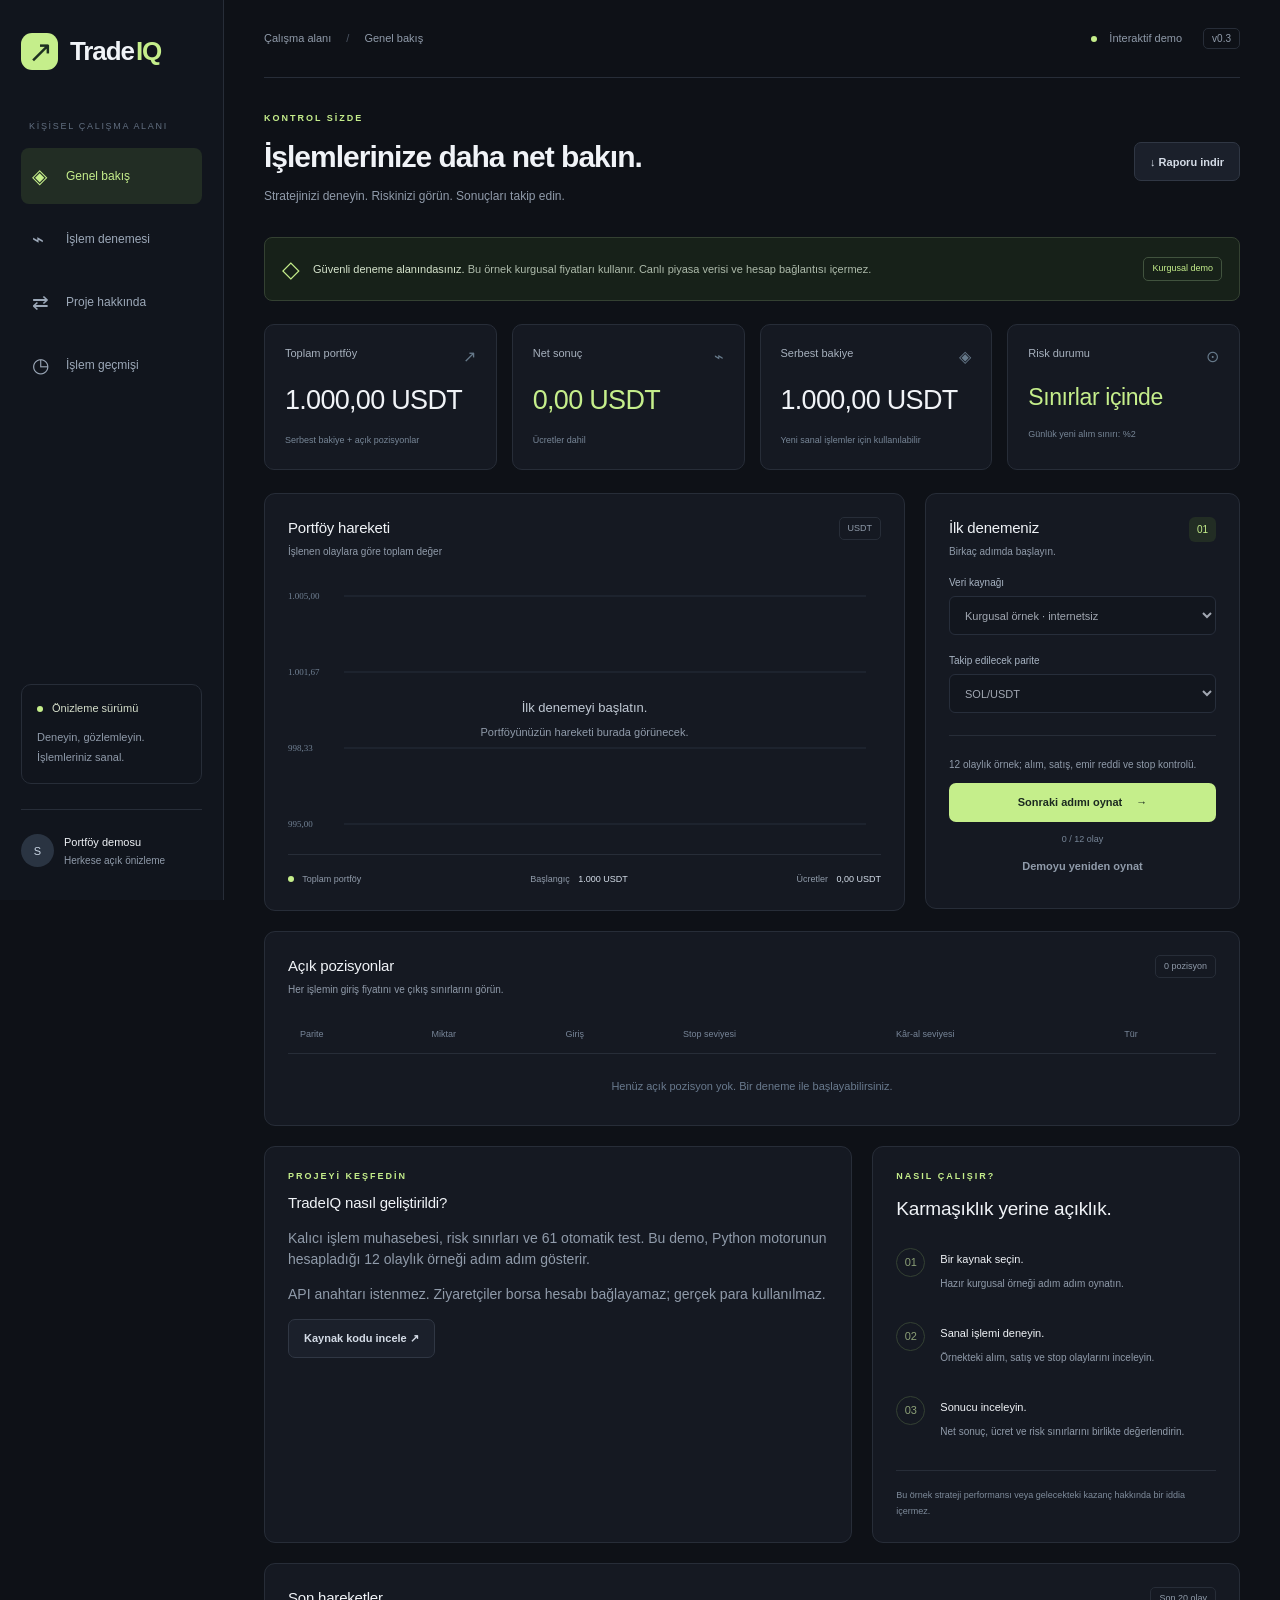
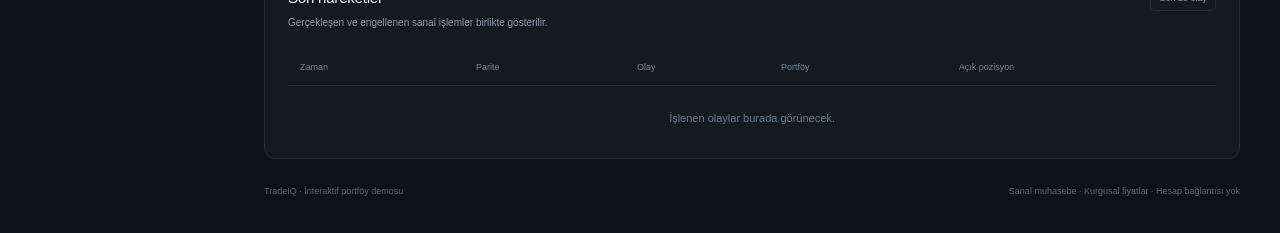
==== docs/index.html @ 0f99da33 "Add public interactive demo generated from simulation engine" ====
<!doctype html>
<html lang="tr">
<head><meta charset="utf-8"><meta name="viewport" content="width=device-width, initial-scale=1"><title>TradeIQ · İşlem çalışma alanı</title><meta name="description" content="TradeIQ yerel prototipi: gerçek fiyatlarla sanal işlem, risk takibi ve test ortamı bağlantısı."><link rel="stylesheet" href="./style.css"><script src="./app.js" defer></script></head>
<body>
<aside class="sidebar"><a class="brand" href="./" aria-label="TradeIQ ana sayfa"><span class="brand-mark">↗</span>Trade<span>IQ</span></a><div class="workspace-label">KİŞİSEL ÇALIŞMA ALANI</div><nav><a class="nav-item selected" href="#overview"><span>◈</span> Genel bakış</a><a class="nav-item" href="#controls"><span>⌁</span> İşlem denemesi</a><a class="nav-item" href="#testnet"><span>⇄</span> Proje hakkında</a><a class="nav-item" href="#history"><span>◷</span> İşlem geçmişi</a></nav><div class="side-note"><span class="tiny-dot"></span> Önizleme sürümü<p>Deneyin, gözlemleyin.<br>İşlemleriniz sanal.</p></div><div class="profile"><div class="avatar">S</div><div>Portföy demosu<small>Herkese açık önizleme</small></div></div></aside>
<main id="overview"><header><div class="breadcrumb">Çalışma alanı <span>/</span> Genel bakış</div><div class="header-meta"><span class="tiny-dot"></span> İnteraktif demo <span class="version">v0.3</span></div></header>
<section class="intro"><div><div class="eyebrow">KONTROL SİZDE</div><h1>İşlemlerinize daha net bakın.</h1><p>Stratejinizi deneyin. Riskinizi görün. Sonuçları takip edin.</p></div><button id="export" class="button secondary">↓ Raporu indir</button></section>
<div class="notice"><div class="notice-icon">◇</div><div><strong>Güvenli deneme alanındasınız.</strong><span> Bu örnek kurgusal fiyatları kullanır. Canlı piyasa verisi ve hesap bağlantısı içermez.</span></div><span class="mode-pill" id="mode">Kurgusal demo</span></div>
<div id="message" class="message" role="status" aria-live="polite" hidden></div>
<section class="metrics" aria-label="Portföy özeti"><article class="metric"><div>Toplam portföy <span>↗</span></div><h2 id="equity">—</h2><small>Serbest bakiye + açık pozisyonlar</small></article><article class="metric"><div>Net sonuç <span>⌁</span></div><h2 id="pnl">—</h2><small id="pnl-note">Ücretler dahil</small></article><article class="metric"><div>Serbest bakiye <span>◈</span></div><h2 id="cash">—</h2><small>Yeni sanal işlemler için kullanılabilir</small></article><article class="metric"><div>Risk durumu <span>⊙</span></div><h2 id="risk" class="risk-value">—</h2><small id="risk-note">Günlük yeni alım sınırı: %2</small></article></section>
<section class="main-grid"><article class="card chart-card"><div class="card-head"><div><h3>Portföy hareketi</h3><p id="chart-caption">İşlenen olaylara göre toplam değer</p></div><span class="label">USDT</span></div><div class="chart-wrap"><canvas id="chart" aria-label="Son olaylara göre portföy değeri" role="img"></canvas><div id="chart-empty">İlk denemeyi başlatın.<span>Portföyünüzün hareketi burada görünecek.</span></div></div><div class="chart-foot"><span><i></i> Toplam portföy</span><span>Başlangıç <strong>1.000 USDT</strong></span><span>Ücretler <strong id="fees">—</strong></span></div></article>
<article class="card controls" id="controls"><div class="card-head"><div><h3>İlk denemeniz</h3><p>Birkaç adımda başlayın.</p></div><span class="number-badge">01</span></div><label for="source">Veri kaynağı</label><select id="source" disabled><option value="demo">Kurgusal örnek · internetsiz</option></select><label for="symbol">Takip edilecek parite</label><select id="symbol"><option>SOL/USDT</option><option>BTC/USDT</option><option>ETH/USDT</option></select><button id="configure" class="button secondary wide" hidden>Seçimi uygula</button><div class="divider"></div><div id="demo-controls"><p class="control-description">12 olaylık örnek; alım, satış, emir reddi ve stop kontrolü.</p><button id="step" class="button primary wide">Sonraki adımı oynat <span>→</span></button><small id="demo-progress">0 / 12 olay</small><button id="demo_restart" class="button quiet wide">Demoyu yeniden oynat</button></div><div id="public-controls" hidden><div class="price-line"><div>Son alınan fiyat<strong id="price">Henüz alınmadı</strong></div><button id="refresh" class="icon-button" aria-label="Fiyatı yenile">↻</button></div><small id="price-age">Fiyatı yenileyerek başlayın.</small><label class="check-row"><input type="checkbox" id="automatic"> EMA 9/21 ile otomatik sanal deneme</label><div class="two-buttons"><button id="start" class="button primary">Başlat</button><button id="pause" class="button secondary">Duraklat</button></div><div class="two-buttons manual"><button id="buy" class="button secondary">Sanal alım</button><button id="sell" class="button secondary">Sanal satış</button></div><small>Duraklatınca açık pozisyonların stop takibi sürer. Programı kapatınca takip durur.</small></div></article></section>
<section class="card positions"><div class="card-head"><div><h3>Açık pozisyonlar</h3><p>Her işlemin giriş fiyatını ve çıkış sınırlarını görün.</p></div><span class="label" id="position-count">0 pozisyon</span></div><div class="table-scroll"><table><thead><tr><th>Parite</th><th>Miktar</th><th>Giriş</th><th>Stop seviyesi</th><th>Kâr-al seviyesi</th><th>Tür</th></tr></thead><tbody id="positions-body"></tbody></table></div><div id="positions-empty" class="empty-row">Henüz açık pozisyon yok. Bir deneme ile başlayabilirsiniz.</div></section>
<section class="bottom-grid"><article class="card testnet" id="testnet"><div class="eyebrow">PROJEYİ KEŞFEDİN</div><h3>TradeIQ nasıl geliştirildi?</h3><p>Kalıcı işlem muhasebesi, risk sınırları ve 61 otomatik test. Bu demo, Python motorunun hesapladığı 12 olaylık örneği adım adım gösterir.</p><p>API anahtarı istenmez. Ziyaretçiler borsa hesabı bağlayamaz; gerçek para kullanılmaz.</p><a class="button secondary" href="https://github.com/horasanliugurhan-beep/tradeiq" target="_blank" rel="noopener noreferrer">Kaynak kodu incele ↗</a></article>
<article class="card guide"><div class="eyebrow">NASIL ÇALIŞIR?</div><h3>Karmaşıklık yerine açıklık.</h3><ol><li><span>01</span><div><strong>Bir kaynak seçin.</strong><p>Hazır kurgusal örneği adım adım oynatın.</p></div></li><li><span>02</span><div><strong>Sanal işlemi deneyin.</strong><p>Örnekteki alım, satış ve stop olaylarını inceleyin.</p></div></li><li><span>03</span><div><strong>Sonucu inceleyin.</strong><p>Net sonuç, ücret ve risk sınırlarını birlikte değerlendirin.</p></div></li></ol><div class="guide-foot">Bu örnek strateji performansı veya gelecekteki kazanç hakkında bir iddia içermez.</div></article></section>
<section class="card history" id="history"><div class="card-head"><div><h3>Son hareketler</h3><p>Gerçekleşen ve engellenen sanal işlemler birlikte gösterilir.</p></div><span class="label">Son 20 olay</span></div><div class="table-scroll"><table><thead><tr><th>Zaman</th><th>Parite</th><th>Olay</th><th>Portföy</th><th>Açık pozisyon</th></tr></thead><tbody id="history-body"></tbody></table></div><div id="history-empty" class="empty-row">İşlenen olaylar burada görünecek.</div></section><footer><span>TradeIQ · İnteraktif portföy demosu</span><span>Sanal muhasebe · Kurgusal fiyatlar · Hesap bağlantısı yok</span></footer>
</main></body></html>
---- docs/style.css ----
:root{--bg:#0e1117;--surface:#151922;--line:#272d38;--text:#f0f3f7;--muted:#909baa;--accent:#c5ee8b;--red:#ff8d93;--sidebar:224px}*{box-sizing:border-box}html{scroll-behavior:smooth}body{margin:0;background:var(--bg);color:var(--text);font-family:Inter,"Segoe UI",Arial,sans-serif;font-size:14px;line-height:1.5}button,input,select{font:inherit}a{color:inherit;text-decoration:none}button,a,select,input{outline-offset:4px}button{cursor:pointer}button:disabled{opacity:.45;cursor:not-allowed}[hidden]{display:none!important}.sidebar{position:fixed;inset:0 auto 0 0;width:var(--sidebar);background:#11151d;border-right:1px solid var(--line);padding:32px 21px;display:flex;flex-direction:column}.brand{display:flex;align-items:center;gap:2px;font-size:26px;font-weight:700;letter-spacing:-1.1px}.brand>span:last-child{color:var(--accent)}.brand-mark{background:var(--accent);color:#1d3021;font-size:30px;line-height:37px;height:37px;width:37px;text-align:center;border-radius:11px;margin-right:10px;font-weight:500}.workspace-label{color:#626f80;font-size:9px;letter-spacing:1.7px;margin:49px 8px 14px}.nav-item{display:flex;align-items:center;gap:13px;color:#9ca8b8;font-size:12px;padding:13px 11px;margin-bottom:7px;border-radius:8px}.nav-item span{font-size:20px;width:21px}.nav-item:hover{background:#1b222d;color:#fff}.nav-item.selected{background:#222d24;color:var(--accent)}.side-note{margin-top:auto;border:1px solid var(--line);padding:15px;border-radius:10px;font-size:11px;color:#d6dfcb}.tiny-dot{display:inline-block;height:6px;width:6px;border-radius:50%;background:var(--accent);margin-right:6px}.side-note p{color:var(--muted);margin-bottom:0;line-height:1.8}.profile{display:flex;gap:10px;align-items:center;border-top:1px solid var(--line);margin-top:25px;padding-top:24px;font-size:11px}.profile small{display:block;color:var(--muted);font-size:10px;margin-top:3px}.avatar{background:#2a3442;color:#c9d5e3;width:33px;height:33px;border-radius:50%;display:grid;place-items:center}main{margin-left:var(--sidebar);padding:0 40px;max-width:1700px}header{height:78px;border-bottom:1px solid var(--line);display:flex;align-items:center;justify-content:space-between;color:var(--muted);font-size:11px}.breadcrumb span{margin:0 12px;color:#4a5361}.header-meta{display:flex;align-items:center;gap:6px}.version{margin-left:15px;border:1px solid var(--line);padding:2px 8px;border-radius:5px;font-size:10px}.intro{display:flex;justify-content:space-between;align-items:center;padding:34px 0 25px}.eyebrow{font-size:9px;letter-spacing:2px;color:var(--accent);font-weight:600}h1{font-size:30px;letter-spacing:-1px;font-weight:600;margin:8px 0}p{color:var(--muted)}.intro p{font-size:12px;margin:7px 0}.button{display:inline-flex;justify-content:center;align-items:center;gap:14px;padding:10px 15px;border-radius:7px;font-size:11px;font-weight:600;border:1px solid transparent;min-height:39px;transition:background .15s}.button.primary{background:var(--accent);color:#1b2920}.button.primary:hover{background:#dbffa8}.button.secondary{background:#1b202b;border-color:#303744;color:#d5dce7}.button.secondary:hover{background:#252d3b}.button.quiet{background:transparent;color:var(--muted);padding:8px}.wide{width:100%}.notice{display:flex;align-items:center;gap:13px;padding:14px 17px;border:1px solid #344132;border-radius:8px;background:#172119;font-size:11px;color:#aebbab}.notice strong{color:#d7e5cd;font-weight:500}.notice-icon{font-size:23px;color:var(--accent)}.mode-pill{margin-left:auto;white-space:nowrap;font-size:9px;border:1px solid #41533e;border-radius:5px;padding:4px 8px;color:var(--accent)}.message{padding:13px 17px;background:#273345;border:1px solid #465773;border-radius:8px;margin-top:14px;color:#dce8ff;font-size:12px}.message.error{background:#342024;color:#ffc7cd;border-color:#6f3b43}.metrics{display:grid;grid-template-columns:repeat(4,1fr);gap:15px;margin:23px 0}.metric{border:1px solid var(--line);border-radius:10px;background:var(--surface);padding:20px}.metric>div{font-size:11px;color:#a7b1be;display:flex;justify-content:space-between}.metric>div span{color:#66798a;font-size:16px}.metric h2{font-weight:500;font-size:27px;margin:11px 0 7px;letter-spacing:-.7px}.metric small{color:#778697;font-size:9px}.metric .risk-value{font-size:23px;letter-spacing:-.4px;color:var(--accent)}.positive{color:var(--accent)}.negative{color:var(--red)}.main-grid{display:grid;grid-template-columns:minmax(0,1fr) 315px;gap:20px;align-items:start}.card{background:var(--surface);border:1px solid var(--line);border-radius:11px;padding:23px;min-width:0}.card-head{display:flex;justify-content:space-between;align-items:start;gap:12px}h3{font-weight:500;font-size:15px;letter-spacing:-.2px;margin:0}.card-head p{font-size:10px;margin:5px 0 0}.label{font-size:9px;padding:4px 8px;border:1px solid var(--line);color:var(--muted);border-radius:5px;white-space:nowrap}.chart-wrap{position:relative;height:270px;margin-top:25px}canvas{width:100%;height:100%}#chart-empty{position:absolute;inset:0;display:flex;flex-direction:column;align-items:center;justify-content:center;color:#c0c9d4;font-size:13px}#chart-empty span{display:block;color:var(--muted);font-size:11px;margin-top:7px}.chart-foot{display:flex;align-items:center;justify-content:space-between;border-top:1px solid var(--line);padding-top:18px;color:var(--muted);font-size:9px}.chart-foot i{display:inline-block;width:6px;height:6px;border-radius:50%;background:var(--accent);margin-right:6px}.chart-foot strong{margin-left:6px;color:#d5deea;font-weight:500}.number-badge{background:#222d24;color:var(--accent);border-radius:6px;padding:5px 8px;font-size:10px}label{display:block;color:#a8b4c3;font-size:10px;margin:16px 0 6px}input,select{width:100%;background:#11151d;border:1px solid #303746;color:#dde4ef;border-radius:6px;min-height:39px;padding:9px 11px;font-size:11px}input::placeholder{color:#576576}select{margin-bottom:2px}.controls>.button{margin-top:16px}.divider{height:1px;background:var(--line);margin:20px 0}.control-description{font-size:10px;line-height:1.7}.controls small{display:block;color:#778698;font-size:9px;line-height:1.6;margin-top:10px}#demo-progress{text-align:center}.price-line{display:flex;justify-content:space-between;color:var(--muted);font-size:10px}.price-line strong{display:block;color:#e5edf8;font-size:19px;font-weight:500;margin-top:4px}.icon-button{border:1px solid var(--line);border-radius:6px;background:#1e2530;color:var(--accent);width:34px;height:34px;font-size:20px}.check-row{display:flex;gap:8px;align-items:center;line-height:1.7;margin:18px 0}.check-row input{width:14px;min-height:14px;accent-color:var(--accent)}.two-buttons{display:flex;gap:8px}.two-buttons>*{flex:1}.manual{margin-top:10px}.positions{margin-top:20px}.table-scroll{overflow-x:auto}table{width:100%;border-collapse:collapse;text-align:left;font-size:11px;margin-top:20px;white-space:nowrap}th{color:#788699;font-weight:400;font-size:9px;padding:11px 12px;border-bottom:1px solid var(--line)}td{padding:13px 12px;border-bottom:1px solid #242a34;color:#bdc8d6}td:first-child{color:#e8edf4}.empty-row{padding:24px 0 8px;text-align:center;color:#697a8e;font-size:11px}.bottom-grid{display:grid;grid-template-columns:minmax(0,1.6fr) minmax(260px,1fr);gap:20px;margin-top:20px}.testnet h3{margin-top:8px}.connection-badge{font-size:9px;border:1px solid var(--line);padding:4px 8px;color:var(--muted);border-radius:50px;white-space:nowrap}.connection-badge.connected{border-color:#465a39;color:var(--accent)}.testnet-info{color:var(--muted);font-size:10px;line-height:1.9;margin:17px 0 3px}.testnet-info a{color:var(--accent);text-decoration:underline;text-underline-offset:3px}.key-fields{display:grid;grid-template-columns:1fr 1fr;gap:12px}.key-fields label{margin-top:12px}form>.button{margin-top:15px}.validation{border-top:1px solid var(--line);margin-top:18px;padding-top:4px}.validate-row{display:flex;gap:10px}.validate-row input{width:100px}.validation small{display:block;color:#78899b;font-size:9px;line-height:1.7;margin-top:9px}.balance-tags{display:flex;gap:8px;flex-wrap:wrap;font-size:10px;margin-top:15px}.balance-tags span{background:#263024;padding:5px 9px;border-radius:5px;color:#d7e8c8}.guide h3{margin:11px 0 25px;font-size:19px}.guide ol{list-style:none;padding:0;margin:0}.guide li{display:flex;gap:15px;margin-bottom:23px}.guide li>span{color:#8ca077;font-size:11px;border:1px solid #344133;border-radius:50%;height:29px;min-width:29px;display:grid;place-items:center}.guide strong{font-size:11px;font-weight:500}.guide p{font-size:10px;line-height:1.8;margin:6px 0}.guide-foot{border-top:1px solid var(--line);padding-top:16px;font-size:9px;line-height:1.8;color:#7e8b9b}.history{margin-top:20px}.outcome{font-size:10px;background:#252c38;border-radius:5px;padding:4px 7px;display:inline-block}.outcome.buy{color:var(--accent);background:#263424}.outcome.sell{color:#b7cfff;background:#263247}.outcome.blocked{color:#f3c17f;background:#372d23}footer{display:flex;justify-content:space-between;color:#596778;font-size:9px;padding:26px 0 35px}body.busy button{pointer-events:none;opacity:.65}@media(min-width:1500px){main{padding:0 60px}.chart-wrap{height:310px}}@media(max-width:1150px){:root{--sidebar:190px}main{padding:0 24px}.sidebar{padding:26px 14px}.metrics{gap:10px}.metric{padding:15px}.metric h2{font-size:22px}.main-grid{grid-template-columns:minmax(0,1fr) 285px}.card{padding:19px}.chart-foot{flex-wrap:wrap;gap:10px}.notice{align-items:start}.notice>div:nth-child(2) span{display:block}.intro h1{font-size:25px}}@media(max-width:900px){.sidebar{width:70px;padding:25px 12px}.brand{font-size:0}.brand-mark{font-size:28px;margin:0;min-width:37px}.workspace-label,.side-note,.profile{display:none}.sidebar nav{margin-top:30px}.nav-item{font-size:0;gap:0;padding:12px 10px}.nav-item span{font-size:20px}.brand>span:last-child{display:none}main{margin-left:70px}.metrics{grid-template-columns:repeat(2,1fr)}.main-grid{grid-template-columns:1fr}.chart-wrap{height:230px}.bottom-grid{grid-template-columns:1fr}.intro{gap:15px}.intro h1{font-size:24px}.controls{max-width:none}.controls label{margin-top:10px}}@media(max-width:550px){main{padding:0 15px;margin-left:0}.sidebar{display:none}header{height:55px}.header-meta{font-size:9px}.intro{align-items:start;padding-top:25px}.intro h1{font-size:23px;max-width:240px}.intro>.button{font-size:0;width:39px;padding:0}.intro>.button::after{content:'↓';font-size:18px}.intro p{font-size:10px}.notice{padding:12px;gap:9px}.mode-pill{display:none}.metric h2{font-size:22px}.metric small{font-size:8px}.card{padding:16px}.key-fields{grid-template-columns:1fr}.testnet .card-head{display:block}.connection-badge{display:inline-block;margin-top:12px}.chart-foot{font-size:8px}.validate-row{flex-wrap:wrap}footer{display:block}footer span{display:block;margin:5px 0}.metric .risk-value{font-size:19px}}
body.busy #pause{pointer-events:auto;opacity:1} body.busy #pause:disabled{opacity:.45}
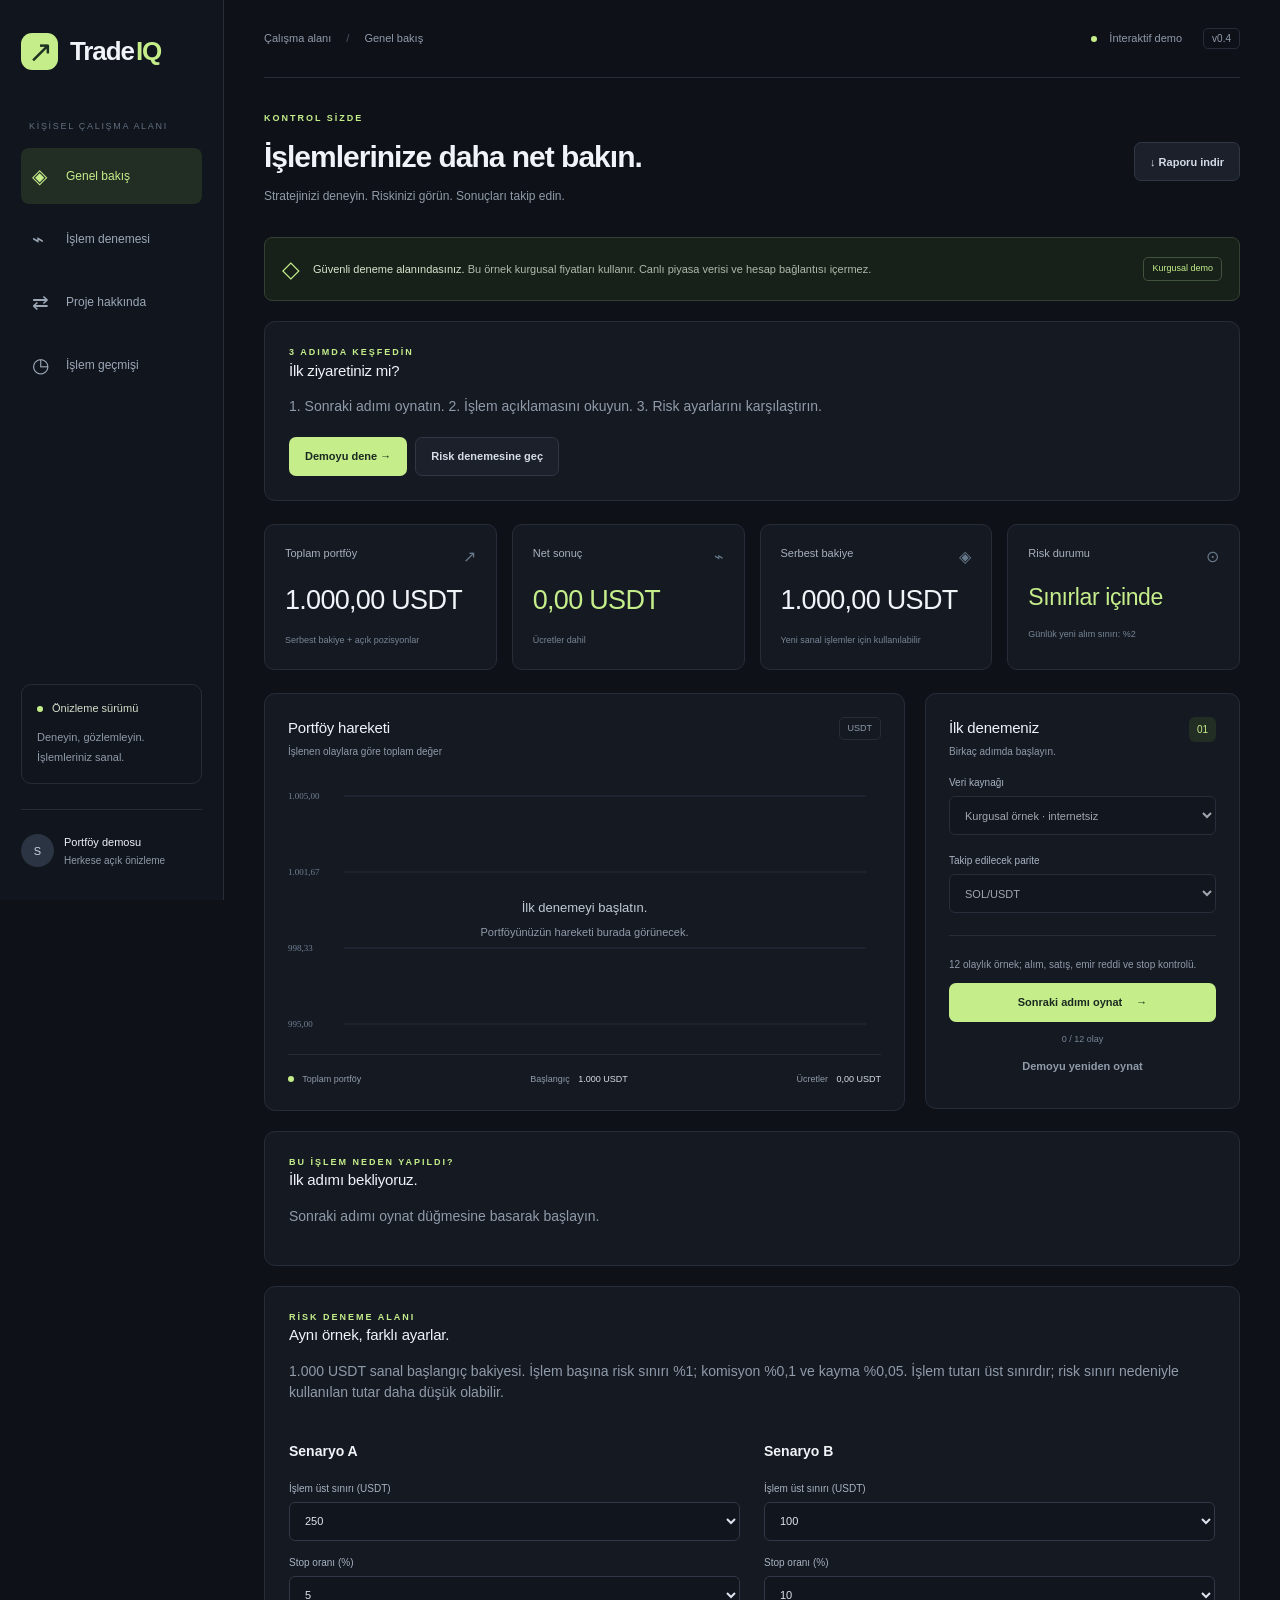
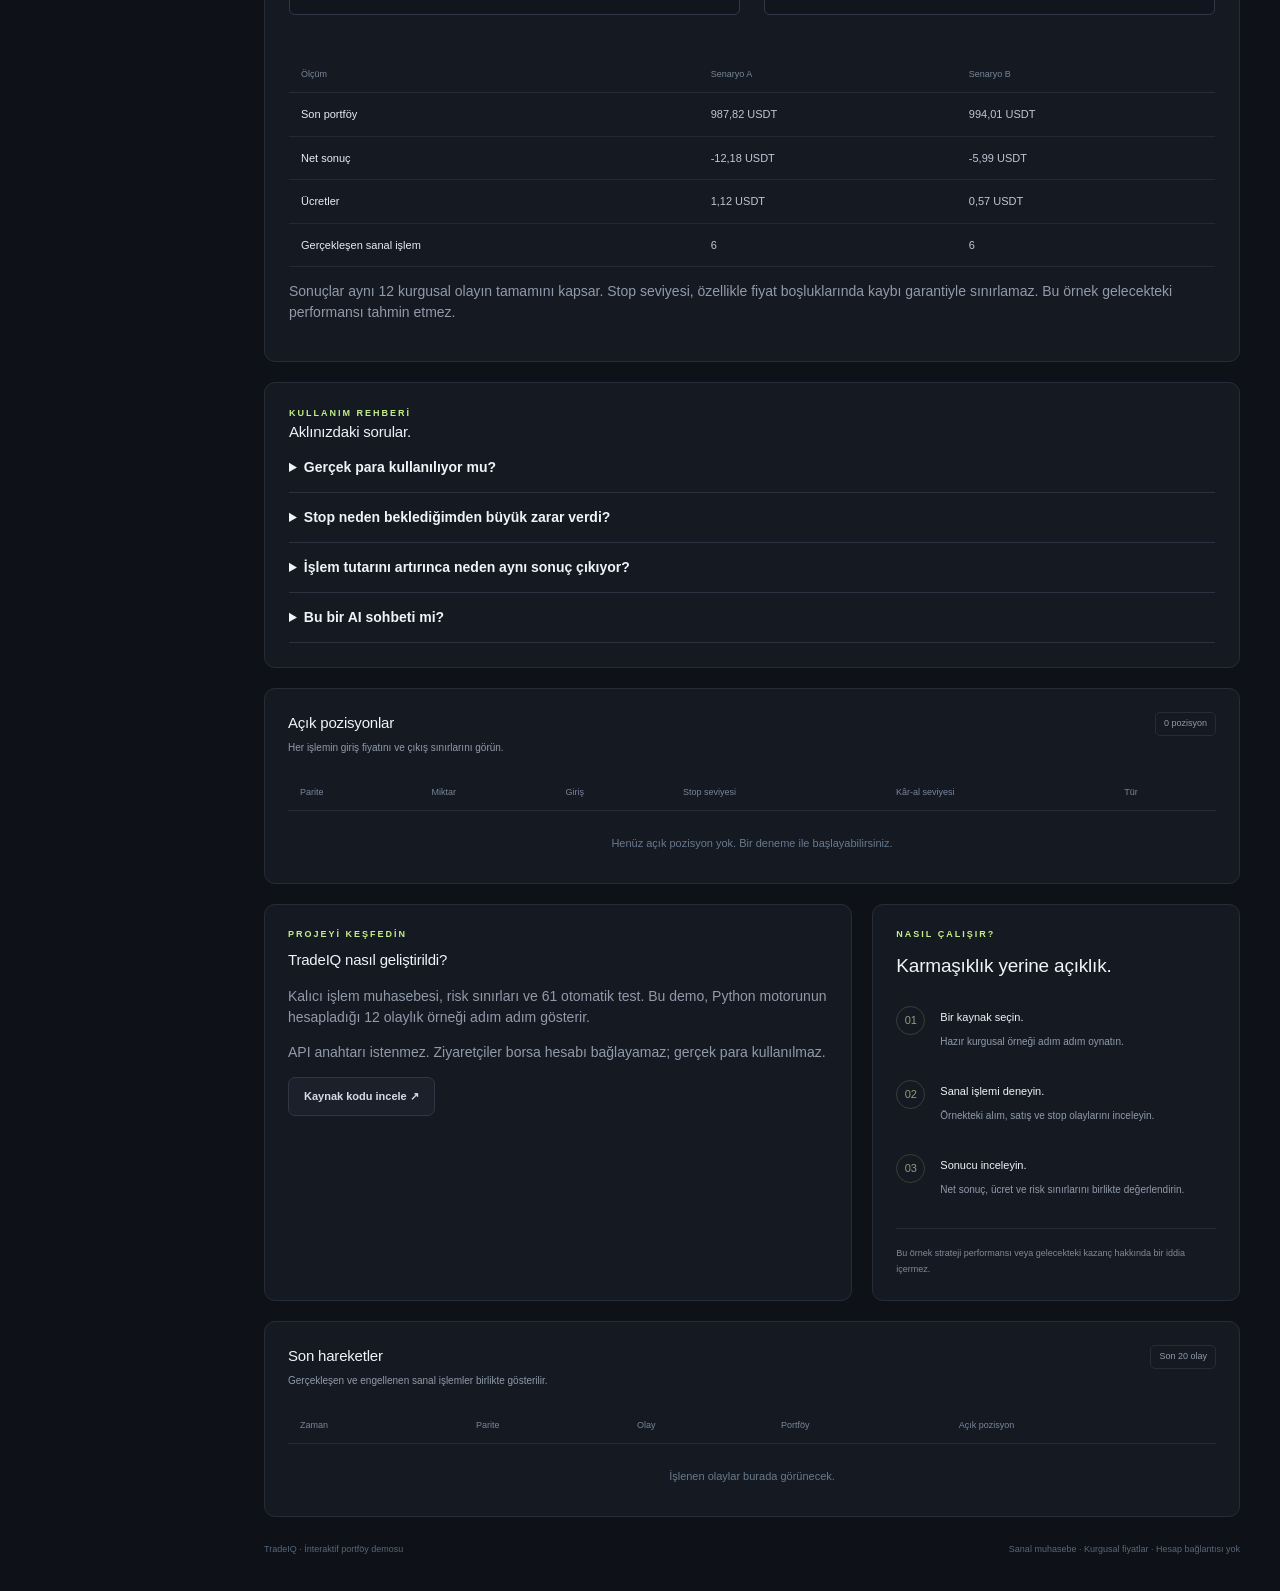
==== commit c7dc929a: "Add trade explanations, risk lab, scenario comparison and free help guide" ====
--- a/docs/index.html
+++ b/docs/index.html
@@ -1,16 +1,19 @@
 <!doctype html>
 <html lang="tr">
-<head><meta charset="utf-8"><meta name="viewport" content="width=device-width, initial-scale=1"><title>TradeIQ · İşlem çalışma alanı</title><meta name="description" content="TradeIQ yerel prototipi: gerçek fiyatlarla sanal işlem, risk takibi ve test ortamı bağlantısı."><link rel="stylesheet" href="./style.css"><script src="./app.js" defer></script></head>
+<head><meta charset="utf-8"><meta name="viewport" content="width=device-width, initial-scale=1"><title>TradeIQ · İşlem çalışma alanı</title><meta name="description" content="TradeIQ yerel prototipi: gerçek fiyatlarla sanal işlem, risk takibi ve test ortamı bağlantısı."><link rel="stylesheet" href="./style.css"><script src="./app.js?v=04" defer></script></head>
 <body>
 <aside class="sidebar"><a class="brand" href="./" aria-label="TradeIQ ana sayfa"><span class="brand-mark">↗</span>Trade<span>IQ</span></a><div class="workspace-label">KİŞİSEL ÇALIŞMA ALANI</div><nav><a class="nav-item selected" href="#overview"><span>◈</span> Genel bakış</a><a class="nav-item" href="#controls"><span>⌁</span> İşlem denemesi</a><a class="nav-item" href="#testnet"><span>⇄</span> Proje hakkında</a><a class="nav-item" href="#history"><span>◷</span> İşlem geçmişi</a></nav><div class="side-note"><span class="tiny-dot"></span> Önizleme sürümü<p>Deneyin, gözlemleyin.<br>İşlemleriniz sanal.</p></div><div class="profile"><div class="avatar">S</div><div>Portföy demosu<small>Herkese açık önizleme</small></div></div></aside>
-<main id="overview"><header><div class="breadcrumb">Çalışma alanı <span>/</span> Genel bakış</div><div class="header-meta"><span class="tiny-dot"></span> İnteraktif demo <span class="version">v0.3</span></div></header>
+<main id="overview"><header><div class="breadcrumb">Çalışma alanı <span>/</span> Genel bakış</div><div class="header-meta"><span class="tiny-dot"></span> İnteraktif demo <span class="version">v0.4</span></div></header>
 <section class="intro"><div><div class="eyebrow">KONTROL SİZDE</div><h1>İşlemlerinize daha net bakın.</h1><p>Stratejinizi deneyin. Riskinizi görün. Sonuçları takip edin.</p></div><button id="export" class="button secondary">↓ Raporu indir</button></section>
 <div class="notice"><div class="notice-icon">◇</div><div><strong>Güvenli deneme alanındasınız.</strong><span> Bu örnek kurgusal fiyatları kullanır. Canlı piyasa verisi ve hesap bağlantısı içermez.</span></div><span class="mode-pill" id="mode">Kurgusal demo</span></div>
 <div id="message" class="message" role="status" aria-live="polite" hidden></div>
+<section class="card" id="welcome"><div class="eyebrow">3 ADIMDA KEŞFEDİN</div><h3>İlk ziyaretiniz mi?</h3><p>1. Sonraki adımı oynatın. 2. İşlem açıklamasını okuyun. 3. Risk ayarlarını karşılaştırın.</p><a class="button primary" href="#controls">Demoyu dene →</a><a class="button secondary" href="#lab">Risk denemesine geç</a></section>
 <section class="metrics" aria-label="Portföy özeti"><article class="metric"><div>Toplam portföy <span>↗</span></div><h2 id="equity">—</h2><small>Serbest bakiye + açık pozisyonlar</small></article><article class="metric"><div>Net sonuç <span>⌁</span></div><h2 id="pnl">—</h2><small id="pnl-note">Ücretler dahil</small></article><article class="metric"><div>Serbest bakiye <span>◈</span></div><h2 id="cash">—</h2><small>Yeni sanal işlemler için kullanılabilir</small></article><article class="metric"><div>Risk durumu <span>⊙</span></div><h2 id="risk" class="risk-value">—</h2><small id="risk-note">Günlük yeni alım sınırı: %2</small></article></section>
 <section class="main-grid"><article class="card chart-card"><div class="card-head"><div><h3>Portföy hareketi</h3><p id="chart-caption">İşlenen olaylara göre toplam değer</p></div><span class="label">USDT</span></div><div class="chart-wrap"><canvas id="chart" aria-label="Son olaylara göre portföy değeri" role="img"></canvas><div id="chart-empty">İlk denemeyi başlatın.<span>Portföyünüzün hareketi burada görünecek.</span></div></div><div class="chart-foot"><span><i></i> Toplam portföy</span><span>Başlangıç <strong>1.000 USDT</strong></span><span>Ücretler <strong id="fees">—</strong></span></div></article>
 <article class="card controls" id="controls"><div class="card-head"><div><h3>İlk denemeniz</h3><p>Birkaç adımda başlayın.</p></div><span class="number-badge">01</span></div><label for="source">Veri kaynağı</label><select id="source" disabled><option value="demo">Kurgusal örnek · internetsiz</option></select><label for="symbol">Takip edilecek parite</label><select id="symbol"><option>SOL/USDT</option><option>BTC/USDT</option><option>ETH/USDT</option></select><button id="configure" class="button secondary wide" hidden>Seçimi uygula</button><div class="divider"></div><div id="demo-controls"><p class="control-description">12 olaylık örnek; alım, satış, emir reddi ve stop kontrolü.</p><button id="step" class="button primary wide">Sonraki adımı oynat <span>→</span></button><small id="demo-progress">0 / 12 olay</small><button id="demo_restart" class="button quiet wide">Demoyu yeniden oynat</button></div><div id="public-controls" hidden><div class="price-line"><div>Son alınan fiyat<strong id="price">Henüz alınmadı</strong></div><button id="refresh" class="icon-button" aria-label="Fiyatı yenile">↻</button></div><small id="price-age">Fiyatı yenileyerek başlayın.</small><label class="check-row"><input type="checkbox" id="automatic"> EMA 9/21 ile otomatik sanal deneme</label><div class="two-buttons"><button id="start" class="button primary">Başlat</button><button id="pause" class="button secondary">Duraklat</button></div><div class="two-buttons manual"><button id="buy" class="button secondary">Sanal alım</button><button id="sell" class="button secondary">Sanal satış</button></div><small>Duraklatınca açık pozisyonların stop takibi sürer. Programı kapatınca takip durur.</small></div></article></section>
-<section class="card positions"><div class="card-head"><div><h3>Açık pozisyonlar</h3><p>Her işlemin giriş fiyatını ve çıkış sınırlarını görün.</p></div><span class="label" id="position-count">0 pozisyon</span></div><div class="table-scroll"><table><thead><tr><th>Parite</th><th>Miktar</th><th>Giriş</th><th>Stop seviyesi</th><th>Kâr-al seviyesi</th><th>Tür</th></tr></thead><tbody id="positions-body"></tbody></table></div><div id="positions-empty" class="empty-row">Henüz açık pozisyon yok. Bir deneme ile başlayabilirsiniz.</div></section>
+<section class="card" id="explanation" aria-live="polite"><div class="eyebrow">BU İŞLEM NEDEN YAPILDI?</div><h3 id="why-title">İlk adımı bekliyoruz.</h3><p id="why-text">Her olayın gerekçesi burada gösterilir.</p></section>
+<section class="card" id="lab"><div class="eyebrow">RİSK DENEME ALANI</div><h3>Aynı örnek, farklı ayarlar.</h3><p>1.000 USDT sanal başlangıç bakiyesi. İşlem başına risk sınırı %1; komisyon %0,1 ve kayma %0,05. İşlem tutarı üst sınırdır; risk sınırı nedeniyle kullanılan tutar daha düşük olabilir.</p><div class="scenario-grid"><div><h4>Senaryo A</h4><label for="amount-a">İşlem üst sınırı (USDT)</label><select id="amount-a"><option>50</option><option>100</option><option selected>250</option><option>500</option></select><label for="stop-a">Stop oranı (%)</label><select id="stop-a"><option>2</option><option selected>5</option><option>10</option></select></div><div><h4>Senaryo B</h4><label for="amount-b">İşlem üst sınırı (USDT)</label><select id="amount-b"><option>50</option><option selected>100</option><option>250</option><option>500</option></select><label for="stop-b">Stop oranı (%)</label><select id="stop-b"><option>2</option><option>5</option><option selected>10</option></select></div></div><div class="table-scroll"><table><thead><tr><th>Ölçüm</th><th>Senaryo A</th><th>Senaryo B</th></tr></thead><tbody id="comparison"></tbody></table></div><p>Sonuçlar aynı 12 kurgusal olayın tamamını kapsar. Stop seviyesi, özellikle fiyat boşluklarında kaybı garantiyle sınırlamaz. Bu örnek gelecekteki performansı tahmin etmez.</p></section>
+<section class="card" id="help"><div class="eyebrow">KULLANIM REHBERİ</div><h3>Aklınızdaki sorular.</h3><details><summary>Gerçek para kullanılıyor mu?</summary><p>Hayır. Tüm tutarlar sanal, fiyatlar kurgusaldır.</p></details><details><summary>Stop neden beklediğimden büyük zarar verdi?</summary><p>Fiyat stop seviyesinin altına atlayabilir. Örnek motor, olayda gözlenen fiyata kayma ve komisyon ekleyerek çıkış hesaplar.</p></details><details><summary>İşlem tutarını artırınca neden aynı sonuç çıkıyor?</summary><p>İşlem başına %1 risk sınırı, pozisyon miktarını azaltabilir. Seçtiğiniz tutar üst sınırdır.</p></details><details><summary>Bu bir AI sohbeti mi?</summary><p>Hayır. Bu rehber hazır açıklamalar içerir; bir AI modeline bağlantı kurulmaz.</p></details></section><section class="card positions"><div class="card-head"><div><h3>Açık pozisyonlar</h3><p>Her işlemin giriş fiyatını ve çıkış sınırlarını görün.</p></div><span class="label" id="position-count">0 pozisyon</span></div><div class="table-scroll"><table><thead><tr><th>Parite</th><th>Miktar</th><th>Giriş</th><th>Stop seviyesi</th><th>Kâr-al seviyesi</th><th>Tür</th></tr></thead><tbody id="positions-body"></tbody></table></div><div id="positions-empty" class="empty-row">Henüz açık pozisyon yok. Bir deneme ile başlayabilirsiniz.</div></section>
 <section class="bottom-grid"><article class="card testnet" id="testnet"><div class="eyebrow">PROJEYİ KEŞFEDİN</div><h3>TradeIQ nasıl geliştirildi?</h3><p>Kalıcı işlem muhasebesi, risk sınırları ve 61 otomatik test. Bu demo, Python motorunun hesapladığı 12 olaylık örneği adım adım gösterir.</p><p>API anahtarı istenmez. Ziyaretçiler borsa hesabı bağlayamaz; gerçek para kullanılmaz.</p><a class="button secondary" href="https://github.com/horasanliugurhan-beep/tradeiq" target="_blank" rel="noopener noreferrer">Kaynak kodu incele ↗</a></article>
 <article class="card guide"><div class="eyebrow">NASIL ÇALIŞIR?</div><h3>Karmaşıklık yerine açıklık.</h3><ol><li><span>01</span><div><strong>Bir kaynak seçin.</strong><p>Hazır kurgusal örneği adım adım oynatın.</p></div></li><li><span>02</span><div><strong>Sanal işlemi deneyin.</strong><p>Örnekteki alım, satış ve stop olaylarını inceleyin.</p></div></li><li><span>03</span><div><strong>Sonucu inceleyin.</strong><p>Net sonuç, ücret ve risk sınırlarını birlikte değerlendirin.</p></div></li></ol><div class="guide-foot">Bu örnek strateji performansı veya gelecekteki kazanç hakkında bir iddia içermez.</div></article></section>
 <section class="card history" id="history"><div class="card-head"><div><h3>Son hareketler</h3><p>Gerçekleşen ve engellenen sanal işlemler birlikte gösterilir.</p></div><span class="label">Son 20 olay</span></div><div class="table-scroll"><table><thead><tr><th>Zaman</th><th>Parite</th><th>Olay</th><th>Portföy</th><th>Açık pozisyon</th></tr></thead><tbody id="history-body"></tbody></table></div><div id="history-empty" class="empty-row">İşlenen olaylar burada görünecek.</div></section><footer><span>TradeIQ · İnteraktif portföy demosu</span><span>Sanal muhasebe · Kurgusal fiyatlar · Hesap bağlantısı yok</span></footer>
--- a/docs/style.css
+++ b/docs/style.css
@@ -1,2 +1,4 @@
 :root{--bg:#0e1117;--surface:#151922;--line:#272d38;--text:#f0f3f7;--muted:#909baa;--accent:#c5ee8b;--red:#ff8d93;--sidebar:224px}*{box-sizing:border-box}html{scroll-behavior:smooth}body{margin:0;background:var(--bg);color:var(--text);font-family:Inter,"Segoe UI",Arial,sans-serif;font-size:14px;line-height:1.5}button,input,select{font:inherit}a{color:inherit;text-decoration:none}button,a,select,input{outline-offset:4px}button{cursor:pointer}button:disabled{opacity:.45;cursor:not-allowed}[hidden]{display:none!important}.sidebar{position:fixed;inset:0 auto 0 0;width:var(--sidebar);background:#11151d;border-right:1px solid var(--line);padding:32px 21px;display:flex;flex-direction:column}.brand{display:flex;align-items:center;gap:2px;font-size:26px;font-weight:700;letter-spacing:-1.1px}.brand>span:last-child{color:var(--accent)}.brand-mark{background:var(--accent);color:#1d3021;font-size:30px;line-height:37px;height:37px;width:37px;text-align:center;border-radius:11px;margin-right:10px;font-weight:500}.workspace-label{color:#626f80;font-size:9px;letter-spacing:1.7px;margin:49px 8px 14px}.nav-item{display:flex;align-items:center;gap:13px;color:#9ca8b8;font-size:12px;padding:13px 11px;margin-bottom:7px;border-radius:8px}.nav-item span{font-size:20px;width:21px}.nav-item:hover{background:#1b222d;color:#fff}.nav-item.selected{background:#222d24;color:var(--accent)}.side-note{margin-top:auto;border:1px solid var(--line);padding:15px;border-radius:10px;font-size:11px;color:#d6dfcb}.tiny-dot{display:inline-block;height:6px;width:6px;border-radius:50%;background:var(--accent);margin-right:6px}.side-note p{color:var(--muted);margin-bottom:0;line-height:1.8}.profile{display:flex;gap:10px;align-items:center;border-top:1px solid var(--line);margin-top:25px;padding-top:24px;font-size:11px}.profile small{display:block;color:var(--muted);font-size:10px;margin-top:3px}.avatar{background:#2a3442;color:#c9d5e3;width:33px;height:33px;border-radius:50%;display:grid;place-items:center}main{margin-left:var(--sidebar);padding:0 40px;max-width:1700px}header{height:78px;border-bottom:1px solid var(--line);display:flex;align-items:center;justify-content:space-between;color:var(--muted);font-size:11px}.breadcrumb span{margin:0 12px;color:#4a5361}.header-meta{display:flex;align-items:center;gap:6px}.version{margin-left:15px;border:1px solid var(--line);padding:2px 8px;border-radius:5px;font-size:10px}.intro{display:flex;justify-content:space-between;align-items:center;padding:34px 0 25px}.eyebrow{font-size:9px;letter-spacing:2px;color:var(--accent);font-weight:600}h1{font-size:30px;letter-spacing:-1px;font-weight:600;margin:8px 0}p{color:var(--muted)}.intro p{font-size:12px;margin:7px 0}.button{display:inline-flex;justify-content:center;align-items:center;gap:14px;padding:10px 15px;border-radius:7px;font-size:11px;font-weight:600;border:1px solid transparent;min-height:39px;transition:background .15s}.button.primary{background:var(--accent);color:#1b2920}.button.primary:hover{background:#dbffa8}.button.secondary{background:#1b202b;border-color:#303744;color:#d5dce7}.button.secondary:hover{background:#252d3b}.button.quiet{background:transparent;color:var(--muted);padding:8px}.wide{width:100%}.notice{display:flex;align-items:center;gap:13px;padding:14px 17px;border:1px solid #344132;border-radius:8px;background:#172119;font-size:11px;color:#aebbab}.notice strong{color:#d7e5cd;font-weight:500}.notice-icon{font-size:23px;color:var(--accent)}.mode-pill{margin-left:auto;white-space:nowrap;font-size:9px;border:1px solid #41533e;border-radius:5px;padding:4px 8px;color:var(--accent)}.message{padding:13px 17px;background:#273345;border:1px solid #465773;border-radius:8px;margin-top:14px;color:#dce8ff;font-size:12px}.message.error{background:#342024;color:#ffc7cd;border-color:#6f3b43}.metrics{display:grid;grid-template-columns:repeat(4,1fr);gap:15px;margin:23px 0}.metric{border:1px solid var(--line);border-radius:10px;background:var(--surface);padding:20px}.metric>div{font-size:11px;color:#a7b1be;display:flex;justify-content:space-between}.metric>div span{color:#66798a;font-size:16px}.metric h2{font-weight:500;font-size:27px;margin:11px 0 7px;letter-spacing:-.7px}.metric small{color:#778697;font-size:9px}.metric .risk-value{font-size:23px;letter-spacing:-.4px;color:var(--accent)}.positive{color:var(--accent)}.negative{color:var(--red)}.main-grid{display:grid;grid-template-columns:minmax(0,1fr) 315px;gap:20px;align-items:start}.card{background:var(--surface);border:1px solid var(--line);border-radius:11px;padding:23px;min-width:0}.card-head{display:flex;justify-content:space-between;align-items:start;gap:12px}h3{font-weight:500;font-size:15px;letter-spacing:-.2px;margin:0}.card-head p{font-size:10px;margin:5px 0 0}.label{font-size:9px;padding:4px 8px;border:1px solid var(--line);color:var(--muted);border-radius:5px;white-space:nowrap}.chart-wrap{position:relative;height:270px;margin-top:25px}canvas{width:100%;height:100%}#chart-empty{position:absolute;inset:0;display:flex;flex-direction:column;align-items:center;justify-content:center;color:#c0c9d4;font-size:13px}#chart-empty span{display:block;color:var(--muted);font-size:11px;margin-top:7px}.chart-foot{display:flex;align-items:center;justify-content:space-between;border-top:1px solid var(--line);padding-top:18px;color:var(--muted);font-size:9px}.chart-foot i{display:inline-block;width:6px;height:6px;border-radius:50%;background:var(--accent);margin-right:6px}.chart-foot strong{margin-left:6px;color:#d5deea;font-weight:500}.number-badge{background:#222d24;color:var(--accent);border-radius:6px;padding:5px 8px;font-size:10px}label{display:block;color:#a8b4c3;font-size:10px;margin:16px 0 6px}input,select{width:100%;background:#11151d;border:1px solid #303746;color:#dde4ef;border-radius:6px;min-height:39px;padding:9px 11px;font-size:11px}input::placeholder{color:#576576}select{margin-bottom:2px}.controls>.button{margin-top:16px}.divider{height:1px;background:var(--line);margin:20px 0}.control-description{font-size:10px;line-height:1.7}.controls small{display:block;color:#778698;font-size:9px;line-height:1.6;margin-top:10px}#demo-progress{text-align:center}.price-line{display:flex;justify-content:space-between;color:var(--muted);font-size:10px}.price-line strong{display:block;color:#e5edf8;font-size:19px;font-weight:500;margin-top:4px}.icon-button{border:1px solid var(--line);border-radius:6px;background:#1e2530;color:var(--accent);width:34px;height:34px;font-size:20px}.check-row{display:flex;gap:8px;align-items:center;line-height:1.7;margin:18px 0}.check-row input{width:14px;min-height:14px;accent-color:var(--accent)}.two-buttons{display:flex;gap:8px}.two-buttons>*{flex:1}.manual{margin-top:10px}.positions{margin-top:20px}.table-scroll{overflow-x:auto}table{width:100%;border-collapse:collapse;text-align:left;font-size:11px;margin-top:20px;white-space:nowrap}th{color:#788699;font-weight:400;font-size:9px;padding:11px 12px;border-bottom:1px solid var(--line)}td{padding:13px 12px;border-bottom:1px solid #242a34;color:#bdc8d6}td:first-child{color:#e8edf4}.empty-row{padding:24px 0 8px;text-align:center;color:#697a8e;font-size:11px}.bottom-grid{display:grid;grid-template-columns:minmax(0,1.6fr) minmax(260px,1fr);gap:20px;margin-top:20px}.testnet h3{margin-top:8px}.connection-badge{font-size:9px;border:1px solid var(--line);padding:4px 8px;color:var(--muted);border-radius:50px;white-space:nowrap}.connection-badge.connected{border-color:#465a39;color:var(--accent)}.testnet-info{color:var(--muted);font-size:10px;line-height:1.9;margin:17px 0 3px}.testnet-info a{color:var(--accent);text-decoration:underline;text-underline-offset:3px}.key-fields{display:grid;grid-template-columns:1fr 1fr;gap:12px}.key-fields label{margin-top:12px}form>.button{margin-top:15px}.validation{border-top:1px solid var(--line);margin-top:18px;padding-top:4px}.validate-row{display:flex;gap:10px}.validate-row input{width:100px}.validation small{display:block;color:#78899b;font-size:9px;line-height:1.7;margin-top:9px}.balance-tags{display:flex;gap:8px;flex-wrap:wrap;font-size:10px;margin-top:15px}.balance-tags span{background:#263024;padding:5px 9px;border-radius:5px;color:#d7e8c8}.guide h3{margin:11px 0 25px;font-size:19px}.guide ol{list-style:none;padding:0;margin:0}.guide li{display:flex;gap:15px;margin-bottom:23px}.guide li>span{color:#8ca077;font-size:11px;border:1px solid #344133;border-radius:50%;height:29px;min-width:29px;display:grid;place-items:center}.guide strong{font-size:11px;font-weight:500}.guide p{font-size:10px;line-height:1.8;margin:6px 0}.guide-foot{border-top:1px solid var(--line);padding-top:16px;font-size:9px;line-height:1.8;color:#7e8b9b}.history{margin-top:20px}.outcome{font-size:10px;background:#252c38;border-radius:5px;padding:4px 7px;display:inline-block}.outcome.buy{color:var(--accent);background:#263424}.outcome.sell{color:#b7cfff;background:#263247}.outcome.blocked{color:#f3c17f;background:#372d23}footer{display:flex;justify-content:space-between;color:#596778;font-size:9px;padding:26px 0 35px}body.busy button{pointer-events:none;opacity:.65}@media(min-width:1500px){main{padding:0 60px}.chart-wrap{height:310px}}@media(max-width:1150px){:root{--sidebar:190px}main{padding:0 24px}.sidebar{padding:26px 14px}.metrics{gap:10px}.metric{padding:15px}.metric h2{font-size:22px}.main-grid{grid-template-columns:minmax(0,1fr) 285px}.card{padding:19px}.chart-foot{flex-wrap:wrap;gap:10px}.notice{align-items:start}.notice>div:nth-child(2) span{display:block}.intro h1{font-size:25px}}@media(max-width:900px){.sidebar{width:70px;padding:25px 12px}.brand{font-size:0}.brand-mark{font-size:28px;margin:0;min-width:37px}.workspace-label,.side-note,.profile{display:none}.sidebar nav{margin-top:30px}.nav-item{font-size:0;gap:0;padding:12px 10px}.nav-item span{font-size:20px}.brand>span:last-child{display:none}main{margin-left:70px}.metrics{grid-template-columns:repeat(2,1fr)}.main-grid{grid-template-columns:1fr}.chart-wrap{height:230px}.bottom-grid{grid-template-columns:1fr}.intro{gap:15px}.intro h1{font-size:24px}.controls{max-width:none}.controls label{margin-top:10px}}@media(max-width:550px){main{padding:0 15px;margin-left:0}.sidebar{display:none}header{height:55px}.header-meta{font-size:9px}.intro{align-items:start;padding-top:25px}.intro h1{font-size:23px;max-width:240px}.intro>.button{font-size:0;width:39px;padding:0}.intro>.button::after{content:'↓';font-size:18px}.intro p{font-size:10px}.notice{padding:12px;gap:9px}.mode-pill{display:none}.metric h2{font-size:22px}.metric small{font-size:8px}.card{padding:16px}.key-fields{grid-template-columns:1fr}.testnet .card-head{display:block}.connection-badge{display:inline-block;margin-top:12px}.chart-foot{font-size:8px}.validate-row{flex-wrap:wrap}footer{display:block}footer span{display:block;margin:5px 0}.metric .risk-value{font-size:19px}}
 body.busy #pause{pointer-events:auto;opacity:1} body.busy #pause:disabled{opacity:.45}
+
+#welcome,#explanation,#lab,#help{margin:20px 0;padding:24px} .scenario-grid{display:grid;grid-template-columns:1fr 1fr;gap:24px;margin:20px 0}.scenario-grid label{display:block;margin:12px 0 6px}.scenario-grid select{width:100%}details{padding:14px 0;border-bottom:1px solid #29323e}summary{cursor:pointer;font-weight:600}#welcome .button{margin:6px 8px 0 0}@media(max-width:600px){.scenario-grid{grid-template-columns:1fr}#welcome,#explanation,#lab,#help{padding:18px}}
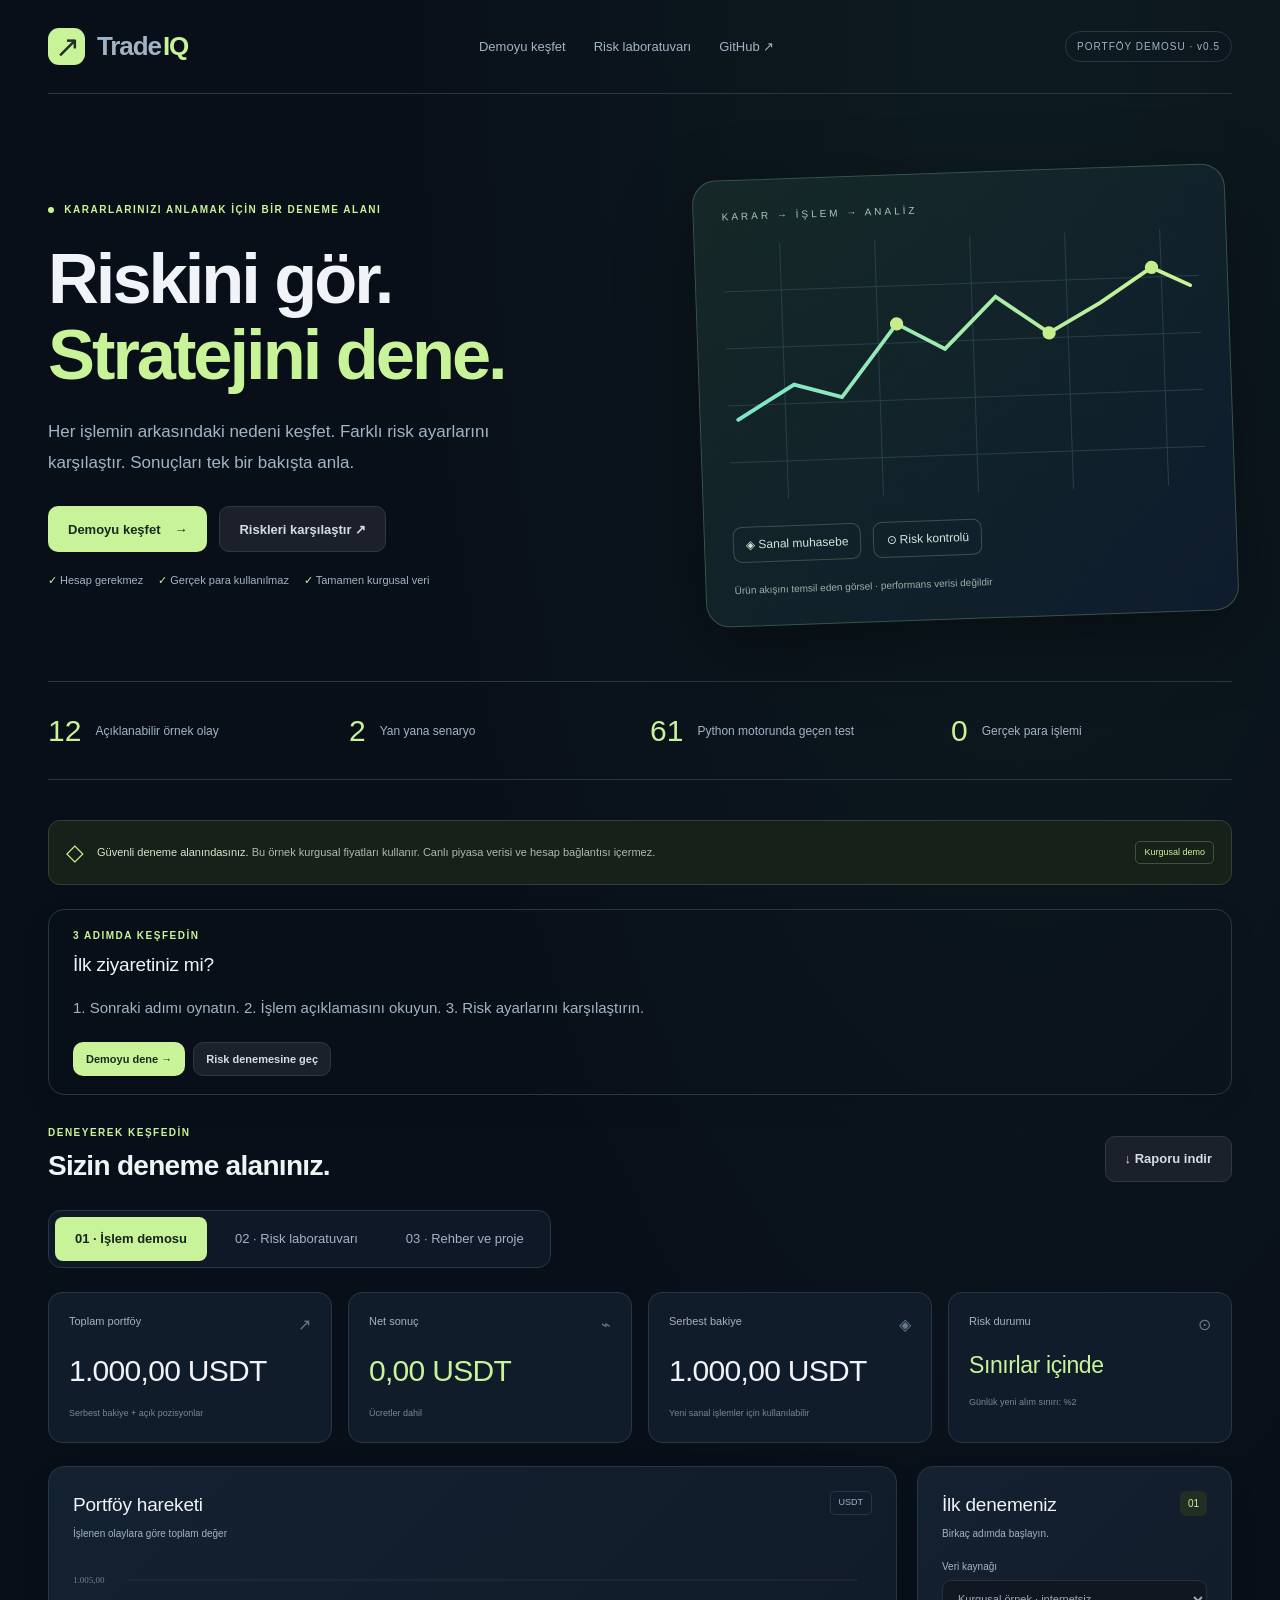
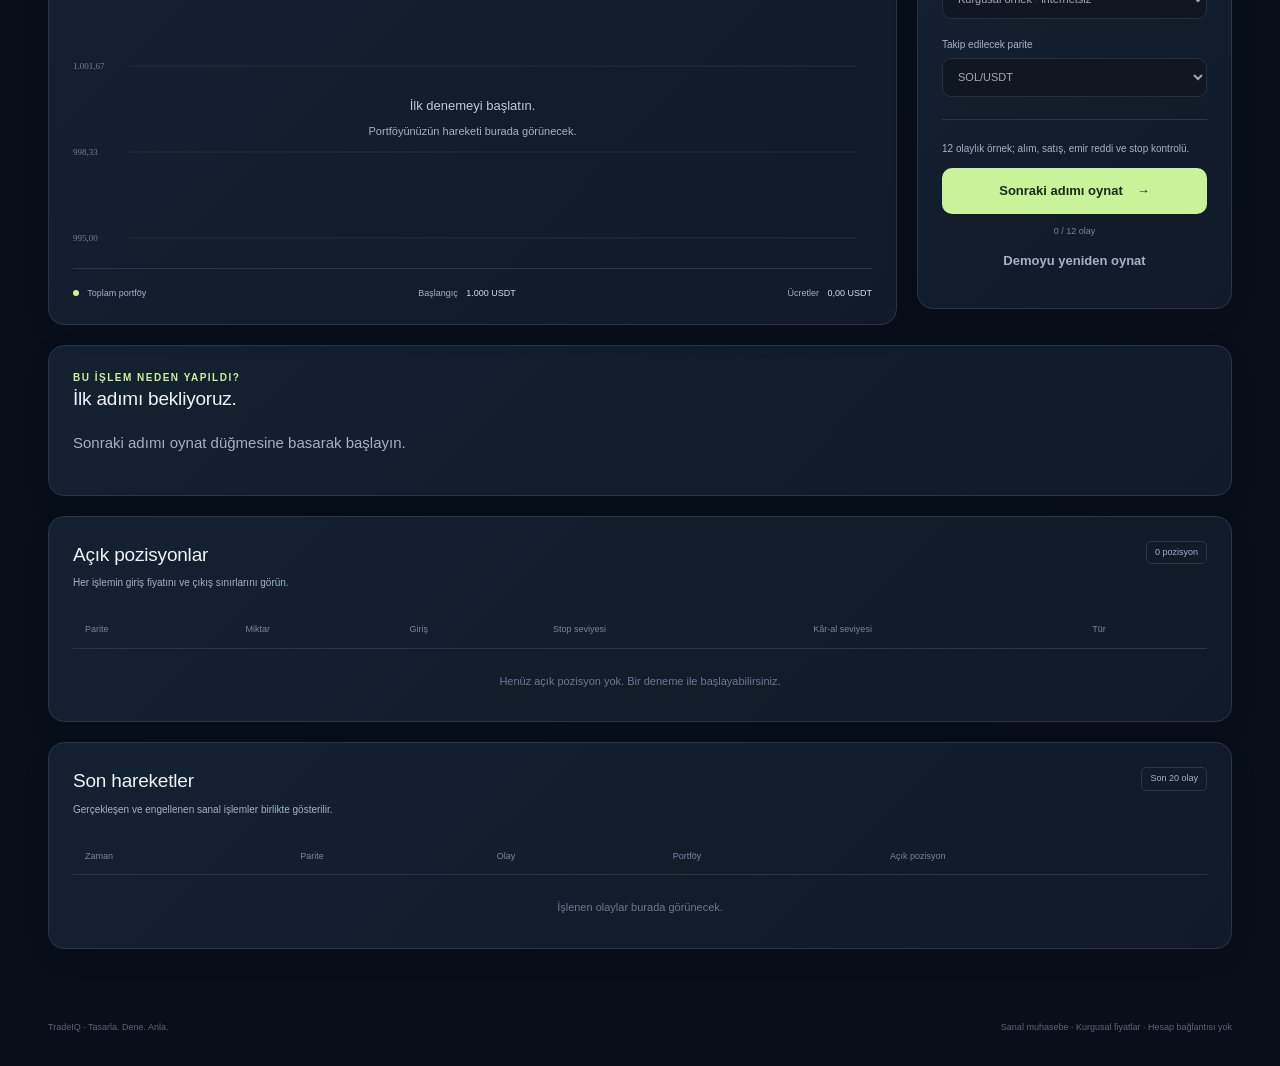
==== commit 59f701e7: "Redesign public demo with hero, responsive layout and accessible workspace tabs" ====
--- a/docs/index.html
+++ b/docs/index.html
@@ -1,20 +1,20 @@
 <!doctype html>
 <html lang="tr">
-<head><meta charset="utf-8"><meta name="viewport" content="width=device-width, initial-scale=1"><title>TradeIQ · İşlem çalışma alanı</title><meta name="description" content="TradeIQ yerel prototipi: gerçek fiyatlarla sanal işlem, risk takibi ve test ortamı bağlantısı."><link rel="stylesheet" href="./style.css"><script src="./app.js?v=04" defer></script></head>
+<head><meta charset="utf-8"><meta name="viewport" content="width=device-width, initial-scale=1"><title>TradeIQ · Riskini gör. Stratejini dene.</title><meta name="description" content="TradeIQ: etkileşimli sanal işlem demosu, açıklanabilir işlem akışı ve iki senaryolu risk laboratuvarı."><link rel="stylesheet" href="./style.css?v=05"><script src="./app.js?v=05" defer></script></head>
 <body>
-<aside class="sidebar"><a class="brand" href="./" aria-label="TradeIQ ana sayfa"><span class="brand-mark">↗</span>Trade<span>IQ</span></a><div class="workspace-label">KİŞİSEL ÇALIŞMA ALANI</div><nav><a class="nav-item selected" href="#overview"><span>◈</span> Genel bakış</a><a class="nav-item" href="#controls"><span>⌁</span> İşlem denemesi</a><a class="nav-item" href="#testnet"><span>⇄</span> Proje hakkında</a><a class="nav-item" href="#history"><span>◷</span> İşlem geçmişi</a></nav><div class="side-note"><span class="tiny-dot"></span> Önizleme sürümü<p>Deneyin, gözlemleyin.<br>İşlemleriniz sanal.</p></div><div class="profile"><div class="avatar">S</div><div>Portföy demosu<small>Herkese açık önizleme</small></div></div></aside>
-<main id="overview"><header><div class="breadcrumb">Çalışma alanı <span>/</span> Genel bakış</div><div class="header-meta"><span class="tiny-dot"></span> İnteraktif demo <span class="version">v0.4</span></div></header>
-<section class="intro"><div><div class="eyebrow">KONTROL SİZDE</div><h1>İşlemlerinize daha net bakın.</h1><p>Stratejinizi deneyin. Riskinizi görün. Sonuçları takip edin.</p></div><button id="export" class="button secondary">↓ Raporu indir</button></section>
+
+<main id="overview"><header class="topbar"><a class="brand" href="#overview"><span class="brand-mark">↗</span>Trade<span>IQ</span></a><nav aria-label="Ana gezinme"><a href="#demo-view">Demoyu keşfet</a><a href="#lab">Risk laboratuvarı</a><a href="https://github.com/horasanliugurhan-beep/tradeiq" target="_blank" rel="noopener noreferrer">GitHub ↗</a></nav><span class="release">PORTFÖY DEMOSU · v0.5</span></header>
+<section class="hero"><div class="hero-copy"><div class="eyebrow"><span class="tiny-dot"></span> KARARLARINIZI ANLAMAK İÇİN BİR DENEME ALANI</div><h1>Riskini gör.<br><span>Stratejini dene.</span></h1><p>Her işlemin arkasındaki nedeni keşfet. Farklı risk ayarlarını karşılaştır. Sonuçları tek bir bakışta anla.</p><div class="hero-actions"><a class="button primary" href="#demo-view">Demoyu keşfet <span>→</span></a><a class="button secondary" href="#lab">Riskleri karşılaştır ↗</a></div><div class="hero-tags"><span>Hesap gerekmez</span><span>Gerçek para kullanılmaz</span><span>Tamamen kurgusal veri</span></div></div><div class="hero-art" aria-label="İşlem, risk ve analiz akışını gösteren dekoratif grafik"><div class="art-label">KARAR → İŞLEM → ANALİZ</div><svg viewBox="0 0 500 270" role="img" aria-label="Dekoratif veri akışı; performans grafiği değildir"><defs><linearGradient id="glow" x1="0" y1="0" x2="1" y2="0"><stop stop-color="#7de5c8"/><stop offset="1" stop-color="#ccf392"/></linearGradient></defs><g stroke="#29414a" stroke-width="1"><path d="M0 50H500M0 110H500M0 170H500M0 230H500M60 0V270M160 0V270M260 0V270M360 0V270M460 0V270"/></g><path d="M10 185L70 150L120 165L180 90L230 118L285 65L340 105L395 75L450 40L490 60" fill="none" stroke="url(#glow)" stroke-width="4" stroke-linecap="round"/><g fill="#c5ee8b"><circle cx="180" cy="90" r="7"/><circle cx="340" cy="105" r="7"/><circle cx="450" cy="40" r="7"/></g></svg><div class="art-chips"><span>◈ Sanal muhasebe</span><span>⊙ Risk kontrolü</span></div><small>Ürün akışını temsil eden görsel · performans verisi değildir</small></div></section><section class="proof-strip" aria-label="Proje özellikleri"><div><strong>12</strong><span>Açıklanabilir örnek olay</span></div><div><strong>2</strong><span>Yan yana senaryo</span></div><div><strong>61</strong><span>Python motorunda geçen test</span></div><div><strong>0</strong><span>Gerçek para işlemi</span></div></section>
 <div class="notice"><div class="notice-icon">◇</div><div><strong>Güvenli deneme alanındasınız.</strong><span> Bu örnek kurgusal fiyatları kullanır. Canlı piyasa verisi ve hesap bağlantısı içermez.</span></div><span class="mode-pill" id="mode">Kurgusal demo</span></div>
 <div id="message" class="message" role="status" aria-live="polite" hidden></div>
 <section class="card" id="welcome"><div class="eyebrow">3 ADIMDA KEŞFEDİN</div><h3>İlk ziyaretiniz mi?</h3><p>1. Sonraki adımı oynatın. 2. İşlem açıklamasını okuyun. 3. Risk ayarlarını karşılaştırın.</p><a class="button primary" href="#controls">Demoyu dene →</a><a class="button secondary" href="#lab">Risk denemesine geç</a></section>
-<section class="metrics" aria-label="Portföy özeti"><article class="metric"><div>Toplam portföy <span>↗</span></div><h2 id="equity">—</h2><small>Serbest bakiye + açık pozisyonlar</small></article><article class="metric"><div>Net sonuç <span>⌁</span></div><h2 id="pnl">—</h2><small id="pnl-note">Ücretler dahil</small></article><article class="metric"><div>Serbest bakiye <span>◈</span></div><h2 id="cash">—</h2><small>Yeni sanal işlemler için kullanılabilir</small></article><article class="metric"><div>Risk durumu <span>⊙</span></div><h2 id="risk" class="risk-value">—</h2><small id="risk-note">Günlük yeni alım sınırı: %2</small></article></section>
-<section class="main-grid"><article class="card chart-card"><div class="card-head"><div><h3>Portföy hareketi</h3><p id="chart-caption">İşlenen olaylara göre toplam değer</p></div><span class="label">USDT</span></div><div class="chart-wrap"><canvas id="chart" aria-label="Son olaylara göre portföy değeri" role="img"></canvas><div id="chart-empty">İlk denemeyi başlatın.<span>Portföyünüzün hareketi burada görünecek.</span></div></div><div class="chart-foot"><span><i></i> Toplam portföy</span><span>Başlangıç <strong>1.000 USDT</strong></span><span>Ücretler <strong id="fees">—</strong></span></div></article>
-<article class="card controls" id="controls"><div class="card-head"><div><h3>İlk denemeniz</h3><p>Birkaç adımda başlayın.</p></div><span class="number-badge">01</span></div><label for="source">Veri kaynağı</label><select id="source" disabled><option value="demo">Kurgusal örnek · internetsiz</option></select><label for="symbol">Takip edilecek parite</label><select id="symbol"><option>SOL/USDT</option><option>BTC/USDT</option><option>ETH/USDT</option></select><button id="configure" class="button secondary wide" hidden>Seçimi uygula</button><div class="divider"></div><div id="demo-controls"><p class="control-description">12 olaylık örnek; alım, satış, emir reddi ve stop kontrolü.</p><button id="step" class="button primary wide">Sonraki adımı oynat <span>→</span></button><small id="demo-progress">0 / 12 olay</small><button id="demo_restart" class="button quiet wide">Demoyu yeniden oynat</button></div><div id="public-controls" hidden><div class="price-line"><div>Son alınan fiyat<strong id="price">Henüz alınmadı</strong></div><button id="refresh" class="icon-button" aria-label="Fiyatı yenile">↻</button></div><small id="price-age">Fiyatı yenileyerek başlayın.</small><label class="check-row"><input type="checkbox" id="automatic"> EMA 9/21 ile otomatik sanal deneme</label><div class="two-buttons"><button id="start" class="button primary">Başlat</button><button id="pause" class="button secondary">Duraklat</button></div><div class="two-buttons manual"><button id="buy" class="button secondary">Sanal alım</button><button id="sell" class="button secondary">Sanal satış</button></div><small>Duraklatınca açık pozisyonların stop takibi sürer. Programı kapatınca takip durur.</small></div></article></section>
-<section class="card" id="explanation" aria-live="polite"><div class="eyebrow">BU İŞLEM NEDEN YAPILDI?</div><h3 id="why-title">İlk adımı bekliyoruz.</h3><p id="why-text">Her olayın gerekçesi burada gösterilir.</p></section>
-<section class="card" id="lab"><div class="eyebrow">RİSK DENEME ALANI</div><h3>Aynı örnek, farklı ayarlar.</h3><p>1.000 USDT sanal başlangıç bakiyesi. İşlem başına risk sınırı %1; komisyon %0,1 ve kayma %0,05. İşlem tutarı üst sınırdır; risk sınırı nedeniyle kullanılan tutar daha düşük olabilir.</p><div class="scenario-grid"><div><h4>Senaryo A</h4><label for="amount-a">İşlem üst sınırı (USDT)</label><select id="amount-a"><option>50</option><option>100</option><option selected>250</option><option>500</option></select><label for="stop-a">Stop oranı (%)</label><select id="stop-a"><option>2</option><option selected>5</option><option>10</option></select></div><div><h4>Senaryo B</h4><label for="amount-b">İşlem üst sınırı (USDT)</label><select id="amount-b"><option>50</option><option selected>100</option><option>250</option><option>500</option></select><label for="stop-b">Stop oranı (%)</label><select id="stop-b"><option>2</option><option>5</option><option selected>10</option></select></div></div><div class="table-scroll"><table><thead><tr><th>Ölçüm</th><th>Senaryo A</th><th>Senaryo B</th></tr></thead><tbody id="comparison"></tbody></table></div><p>Sonuçlar aynı 12 kurgusal olayın tamamını kapsar. Stop seviyesi, özellikle fiyat boşluklarında kaybı garantiyle sınırlamaz. Bu örnek gelecekteki performansı tahmin etmez.</p></section>
-<section class="card" id="help"><div class="eyebrow">KULLANIM REHBERİ</div><h3>Aklınızdaki sorular.</h3><details><summary>Gerçek para kullanılıyor mu?</summary><p>Hayır. Tüm tutarlar sanal, fiyatlar kurgusaldır.</p></details><details><summary>Stop neden beklediğimden büyük zarar verdi?</summary><p>Fiyat stop seviyesinin altına atlayabilir. Örnek motor, olayda gözlenen fiyata kayma ve komisyon ekleyerek çıkış hesaplar.</p></details><details><summary>İşlem tutarını artırınca neden aynı sonuç çıkıyor?</summary><p>İşlem başına %1 risk sınırı, pozisyon miktarını azaltabilir. Seçtiğiniz tutar üst sınırdır.</p></details><details><summary>Bu bir AI sohbeti mi?</summary><p>Hayır. Bu rehber hazır açıklamalar içerir; bir AI modeline bağlantı kurulmaz.</p></details></section><section class="card positions"><div class="card-head"><div><h3>Açık pozisyonlar</h3><p>Her işlemin giriş fiyatını ve çıkış sınırlarını görün.</p></div><span class="label" id="position-count">0 pozisyon</span></div><div class="table-scroll"><table><thead><tr><th>Parite</th><th>Miktar</th><th>Giriş</th><th>Stop seviyesi</th><th>Kâr-al seviyesi</th><th>Tür</th></tr></thead><tbody id="positions-body"></tbody></table></div><div id="positions-empty" class="empty-row">Henüz açık pozisyon yok. Bir deneme ile başlayabilirsiniz.</div></section>
-<section class="bottom-grid"><article class="card testnet" id="testnet"><div class="eyebrow">PROJEYİ KEŞFEDİN</div><h3>TradeIQ nasıl geliştirildi?</h3><p>Kalıcı işlem muhasebesi, risk sınırları ve 61 otomatik test. Bu demo, Python motorunun hesapladığı 12 olaylık örneği adım adım gösterir.</p><p>API anahtarı istenmez. Ziyaretçiler borsa hesabı bağlayamaz; gerçek para kullanılmaz.</p><a class="button secondary" href="https://github.com/horasanliugurhan-beep/tradeiq" target="_blank" rel="noopener noreferrer">Kaynak kodu incele ↗</a></article>
-<article class="card guide"><div class="eyebrow">NASIL ÇALIŞIR?</div><h3>Karmaşıklık yerine açıklık.</h3><ol><li><span>01</span><div><strong>Bir kaynak seçin.</strong><p>Hazır kurgusal örneği adım adım oynatın.</p></div></li><li><span>02</span><div><strong>Sanal işlemi deneyin.</strong><p>Örnekteki alım, satış ve stop olaylarını inceleyin.</p></div></li><li><span>03</span><div><strong>Sonucu inceleyin.</strong><p>Net sonuç, ücret ve risk sınırlarını birlikte değerlendirin.</p></div></li></ol><div class="guide-foot">Bu örnek strateji performansı veya gelecekteki kazanç hakkında bir iddia içermez.</div></article></section>
-<section class="card history" id="history"><div class="card-head"><div><h3>Son hareketler</h3><p>Gerçekleşen ve engellenen sanal işlemler birlikte gösterilir.</p></div><span class="label">Son 20 olay</span></div><div class="table-scroll"><table><thead><tr><th>Zaman</th><th>Parite</th><th>Olay</th><th>Portföy</th><th>Açık pozisyon</th></tr></thead><tbody id="history-body"></tbody></table></div><div id="history-empty" class="empty-row">İşlenen olaylar burada görünecek.</div></section><footer><span>TradeIQ · İnteraktif portföy demosu</span><span>Sanal muhasebe · Kurgusal fiyatlar · Hesap bağlantısı yok</span></footer>
+<div class="workspace-head"><div><div class="eyebrow">DENEYEREK KEŞFEDİN</div><h2>Sizin deneme alanınız.</h2></div><button id="export" class="button secondary">↓ Raporu indir</button></div><div class="view-tabs" role="tablist" aria-label="Deneme alanları"><button role="tab" id="tab-demo" data-tab="demo" aria-controls="demo-view" aria-selected="true">01 · İşlem demosu</button><button role="tab" id="tab-lab" data-tab="lab" aria-controls="lab" aria-selected="false">02 · Risk laboratuvarı</button><button role="tab" id="tab-about" data-tab="about" aria-controls="about-view" aria-selected="false">03 · Rehber ve proje</button></div><div data-view="demo" id="demo-view" role="tabpanel" aria-labelledby="tab-demo"><section class="metrics" aria-label="Portföy özeti"><article class="metric"><div>Toplam portföy <span>↗</span></div><h2 id="equity">—</h2><small>Serbest bakiye + açık pozisyonlar</small></article><article class="metric"><div>Net sonuç <span>⌁</span></div><h2 id="pnl">—</h2><small id="pnl-note">Ücretler dahil</small></article><article class="metric"><div>Serbest bakiye <span>◈</span></div><h2 id="cash">—</h2><small>Yeni sanal işlemler için kullanılabilir</small></article><article class="metric"><div>Risk durumu <span>⊙</span></div><h2 id="risk" class="risk-value">—</h2><small id="risk-note">Günlük yeni alım sınırı: %2</small></article></section><section class="main-grid"><article class="card chart-card"><div class="card-head"><div><h3>Portföy hareketi</h3><p id="chart-caption">İşlenen olaylara göre toplam değer</p></div><span class="label">USDT</span></div><div class="chart-wrap"><canvas id="chart" aria-label="Son olaylara göre portföy değeri" role="img"></canvas><div id="chart-empty">İlk denemeyi başlatın.<span>Portföyünüzün hareketi burada görünecek.</span></div></div><div class="chart-foot"><span><i></i> Toplam portföy</span><span>Başlangıç <strong>1.000 USDT</strong></span><span>Ücretler <strong id="fees">—</strong></span></div></article>
+<article class="card controls" id="controls"><div class="card-head"><div><h3>İlk denemeniz</h3><p>Birkaç adımda başlayın.</p></div><span class="number-badge">01</span></div><label for="source">Veri kaynağı</label><select id="source" disabled><option value="demo">Kurgusal örnek · internetsiz</option></select><label for="symbol">Takip edilecek parite</label><select id="symbol"><option>SOL/USDT</option><option>BTC/USDT</option><option>ETH/USDT</option></select><button id="configure" class="button secondary wide" hidden>Seçimi uygula</button><div class="divider"></div><div id="demo-controls"><p class="control-description">12 olaylık örnek; alım, satış, emir reddi ve stop kontrolü.</p><button id="step" class="button primary wide">Sonraki adımı oynat <span>→</span></button><small id="demo-progress">0 / 12 olay</small><button id="demo_restart" class="button quiet wide">Demoyu yeniden oynat</button></div><div id="public-controls" hidden><div class="price-line"><div>Son alınan fiyat<strong id="price">Henüz alınmadı</strong></div><button id="refresh" class="icon-button" aria-label="Fiyatı yenile">↻</button></div><small id="price-age">Fiyatı yenileyerek başlayın.</small><label class="check-row"><input type="checkbox" id="automatic"> EMA 9/21 ile otomatik sanal deneme</label><div class="two-buttons"><button id="start" class="button primary">Başlat</button><button id="pause" class="button secondary">Duraklat</button></div><div class="two-buttons manual"><button id="buy" class="button secondary">Sanal alım</button><button id="sell" class="button secondary">Sanal satış</button></div><small>Duraklatınca açık pozisyonların stop takibi sürer. Programı kapatınca takip durur.</small></div></article></section><section class="card" id="explanation" aria-live="polite"><div class="eyebrow">BU İŞLEM NEDEN YAPILDI?</div><h3 id="why-title">İlk adımı bekliyoruz.</h3><p id="why-text">Her olayın gerekçesi burada gösterilir.</p></section><section class="card positions"><div class="card-head"><div><h3>Açık pozisyonlar</h3><p>Her işlemin giriş fiyatını ve çıkış sınırlarını görün.</p></div><span class="label" id="position-count">0 pozisyon</span></div><div class="table-scroll"><table><thead><tr><th>Parite</th><th>Miktar</th><th>Giriş</th><th>Stop seviyesi</th><th>Kâr-al seviyesi</th><th>Tür</th></tr></thead><tbody id="positions-body"></tbody></table></div><div id="positions-empty" class="empty-row">Henüz açık pozisyon yok. Bir deneme ile başlayabilirsiniz.</div></section><section class="card history" id="history"><div class="card-head"><div><h3>Son hareketler</h3><p>Gerçekleşen ve engellenen sanal işlemler birlikte gösterilir.</p></div><span class="label">Son 20 olay</span></div><div class="table-scroll"><table><thead><tr><th>Zaman</th><th>Parite</th><th>Olay</th><th>Portföy</th><th>Açık pozisyon</th></tr></thead><tbody id="history-body"></tbody></table></div><div id="history-empty" class="empty-row">İşlenen olaylar burada görünecek.</div></section></div>
+
+
+<section data-view="lab" role="tabpanel" aria-labelledby="tab-lab" class="card" id="lab"><div class="eyebrow">RİSK DENEME ALANI</div><h3>Aynı örnek, farklı ayarlar.</h3><p>1.000 USDT sanal başlangıç bakiyesi. İşlem başına risk sınırı %1; komisyon %0,1 ve kayma %0,05. İşlem tutarı üst sınırdır; risk sınırı nedeniyle kullanılan tutar daha düşük olabilir.</p><div class="scenario-grid"><div><h4>Senaryo A</h4><label for="amount-a">İşlem üst sınırı (USDT)</label><select id="amount-a"><option>50</option><option>100</option><option selected>250</option><option>500</option></select><label for="stop-a">Stop oranı (%)</label><select id="stop-a"><option>2</option><option selected>5</option><option>10</option></select></div><div><h4>Senaryo B</h4><label for="amount-b">İşlem üst sınırı (USDT)</label><select id="amount-b"><option>50</option><option selected>100</option><option>250</option><option>500</option></select><label for="stop-b">Stop oranı (%)</label><select id="stop-b"><option>2</option><option>5</option><option selected>10</option></select></div></div><div class="table-scroll"><table><thead><tr><th>Ölçüm</th><th>Senaryo A</th><th>Senaryo B</th></tr></thead><tbody id="comparison"></tbody></table></div><p>Sonuçlar aynı 12 kurgusal olayın tamamını kapsar. Stop seviyesi, özellikle fiyat boşluklarında kaybı garantiyle sınırlamaz. Bu örnek gelecekteki performansı tahmin etmez.</p></section>
+
+
+<div data-view="about" id="about-view" role="tabpanel" aria-labelledby="tab-about"><section class="card" id="help"><div class="eyebrow">KULLANIM REHBERİ</div><h3>Aklınızdaki sorular.</h3><details><summary>Gerçek para kullanılıyor mu?</summary><p>Hayır. Tüm tutarlar sanal, fiyatlar kurgusaldır.</p></details><details><summary>Stop neden beklediğimden büyük zarar verdi?</summary><p>Fiyat stop seviyesinin altına atlayabilir. Örnek motor, olayda gözlenen fiyata kayma ve komisyon ekleyerek çıkış hesaplar.</p></details><details><summary>İşlem tutarını artırınca neden aynı sonuç çıkıyor?</summary><p>İşlem başına %1 risk sınırı, pozisyon miktarını azaltabilir. Seçtiğiniz tutar üst sınırdır.</p></details><details><summary>Bu bir AI sohbeti mi?</summary><p>Hayır. Bu rehber hazır açıklamalar içerir; bir AI modeline bağlantı kurulmaz.</p></details></section><section class="bottom-grid"><article class="card testnet" id="testnet"><div class="eyebrow">PROJEYİ KEŞFEDİN</div><h3>TradeIQ nasıl geliştirildi?</h3><p>Kalıcı işlem muhasebesi, risk sınırları ve 61 otomatik test. Bu demo, Python motorunun hesapladığı 12 olaylık örneği adım adım gösterir.</p><p>API anahtarı istenmez. Ziyaretçiler borsa hesabı bağlayamaz; gerçek para kullanılmaz.</p><a class="button secondary" href="https://github.com/horasanliugurhan-beep/tradeiq" target="_blank" rel="noopener noreferrer">Kaynak kodu incele ↗</a></article>
+<article class="card guide"><div class="eyebrow">NASIL ÇALIŞIR?</div><h3>Karmaşıklık yerine açıklık.</h3><ol><li><span>01</span><div><strong>Bir kaynak seçin.</strong><p>Hazır kurgusal örneği adım adım oynatın.</p></div></li><li><span>02</span><div><strong>Sanal işlemi deneyin.</strong><p>Örnekteki alım, satış ve stop olaylarını inceleyin.</p></div></li><li><span>03</span><div><strong>Sonucu inceleyin.</strong><p>Net sonuç, ücret ve risk sınırlarını birlikte değerlendirin.</p></div></li></ol><div class="guide-foot">Bu örnek strateji performansı veya gelecekteki kazanç hakkında bir iddia içermez.</div></article></section></div><footer><span>TradeIQ · Tasarla. Dene. Anla.</span><span>Sanal muhasebe · Kurgusal fiyatlar · Hesap bağlantısı yok</span></footer>
 </main></body></html>
--- a/docs/style.css
+++ b/docs/style.css
@@ -2,3 +2,5 @@
 body.busy #pause{pointer-events:auto;opacity:1} body.busy #pause:disabled{opacity:.45}
 
 #welcome,#explanation,#lab,#help{margin:20px 0;padding:24px} .scenario-grid{display:grid;grid-template-columns:1fr 1fr;gap:24px;margin:20px 0}.scenario-grid label{display:block;margin:12px 0 6px}.scenario-grid select{width:100%}details{padding:14px 0;border-bottom:1px solid #29323e}summary{cursor:pointer;font-weight:600}#welcome .button{margin:6px 8px 0 0}@media(max-width:600px){.scenario-grid{grid-template-columns:1fr}#welcome,#explanation,#lab,#help{padding:18px}}
+
+:root{--bg:#090f19;--surface:#111d2b;--line:#273749;--accent:#c8f398;--muted:#a2b3c7}body{background:radial-gradient(ellipse at 80% 0%,#16352f55,transparent 45%),var(--bg);font-size:15px}main{margin:0 auto;padding:0 48px;max-width:1440px}.topbar{height:94px;font-size:13px}.topbar nav{display:flex;gap:28px}.topbar nav a:hover{color:var(--accent)}.release{font-size:10px;letter-spacing:1px;border:1px solid var(--line);padding:7px 11px;border-radius:30px}.hero{display:grid;grid-template-columns:1.1fr 1fr;gap:64px;align-items:center;padding:78px 0 62px}.hero h1{font-size:clamp(48px,5.5vw,78px);font-weight:650;line-height:1.08;letter-spacing:-3px;margin:24px 0}.hero h1 span{color:var(--accent)}.hero-copy>p{font-size:17px;max-width:470px;line-height:1.8}.eyebrow{font-size:10px;letter-spacing:1.5px}.hero-actions{display:flex;gap:12px;margin:28px 0 20px}.button{font-size:13px;border-radius:10px;min-height:46px;padding:12px 19px;transition:transform .2s,background .2s}.button:hover{transform:translateY(-2px)}.hero-tags{display:flex;gap:15px;flex-wrap:wrap;font-size:11px;color:var(--muted)}.hero-tags span:before{content:'✓ ';color:var(--accent)}.hero-art{border:1px solid #365448;background:linear-gradient(135deg,#1e382f88,#0e1c2d);padding:28px;border-radius:24px;box-shadow:0 25px 80px #0005;transform:rotate(-2deg)}.art-label{font-size:10px;letter-spacing:3px;color:#adc6bd}.hero-art svg{width:100%;margin:20px 0}.art-chips{display:flex;gap:12px}.art-chips span{padding:8px 12px;border:1px solid #3a514b;border-radius:9px;color:#d6e4dc;font-size:12px}.hero-art small{display:block;margin-top:20px;font-size:10px;color:#9eaea9}.proof-strip{display:grid;grid-template-columns:repeat(4,1fr);border-top:1px solid var(--line);border-bottom:1px solid var(--line);padding:26px 0;margin-bottom:40px;gap:20px}.proof-strip div{display:flex;align-items:center;gap:14px}.proof-strip strong{font-size:30px;font-weight:500;color:var(--accent)}.proof-strip span{font-size:12px;color:var(--muted)}.notice{border-radius:12px;margin-bottom:24px}.workspace-head{display:flex;justify-content:space-between;align-items:center;margin:30px 0 18px}.workspace-head h2{font-size:28px;letter-spacing:-.7px;margin:5px 0}.view-tabs{display:flex;gap:8px;padding:6px;background:#0e1826;border:1px solid var(--line);border-radius:13px;margin:0 0 24px;width:fit-content}.view-tabs button{background:transparent;color:var(--muted);border:0;border-radius:8px;padding:12px 20px;font-size:13px}.view-tabs button[aria-selected=true]{background:#c8f398;color:#15261b;font-weight:600}.card{border-radius:16px;background:linear-gradient(135deg,#142130,#101a28);padding:24px;box-shadow:0 10px 30px #0001}.metric{border-radius:14px;background:#111c2b}.metric h2{font-size:30px}h3{font-size:19px}.card p{line-height:1.8}.metrics{gap:16px}.main-grid{gap:20px;margin-top:22px}.chart-wrap{height:300px}#welcome{background:transparent;border:1px solid var(--line);padding:18px 24px;margin-bottom:28px}#welcome h3{margin:8px 0}#welcome .button{min-height:34px;padding:7px 12px;font-size:11px}#lab .scenario-grid>div{background:#0c1522;border:1px solid var(--line);border-radius:12px;padding:20px}select,input{border-radius:9px}#demo-view{scroll-margin-top:24px}.view-tabs button:focus-visible{outline:2px solid white;outline-offset:3px}[data-view]{animation:appear .35s ease-out}@keyframes appear{from{opacity:.4;transform:translateY(7px)}to{opacity:1;transform:none}}footer{padding:32px 0;margin-top:40px}@media(prefers-reduced-motion:reduce){html{scroll-behavior:auto}*{animation:none!important;transition:none!important}.hero-art{transform:none}}@media(max-width:1000px){main{margin:0;padding:0 28px}.hero{gap:28px;padding-top:50px}.hero h1{font-size:56px}.release{display:none}.proof-strip div{display:block}.proof-strip span{display:block}.brand>span:last-child{display:inline}.hero-art{padding:18px}}@media(max-width:650px){main{padding:0 18px}.topbar{height:76px}.topbar nav{gap:14px;font-size:11px}.topbar nav a:first-child{display:none}.brand{font-size:23px}.hero{grid-template-columns:1fr;padding:40px 0;gap:28px}.hero h1{font-size:50px;letter-spacing:-2px}.hero-copy>p{font-size:15px}.hero-art{transform:none}.hero-tags{gap:10px;font-size:10px}.hero-actions{flex-wrap:wrap}.proof-strip{grid-template-columns:1fr 1fr;padding:22px 0;gap:22px}.proof-strip strong{font-size:25px}.proof-strip span{font-size:11px}.workspace-head h2{font-size:23px}.workspace-head .button{font-size:11px;padding:9px 12px}.view-tabs{width:100%;gap:3px}.view-tabs button{padding:11px 6px;flex:1;font-size:10px}.metrics{gap:10px}.metric h2{font-size:23px}.card{padding:18px}.hero .eyebrow{font-size:8px;letter-spacing:1px}#welcome{padding:18px}.chart-wrap{height:230px}}
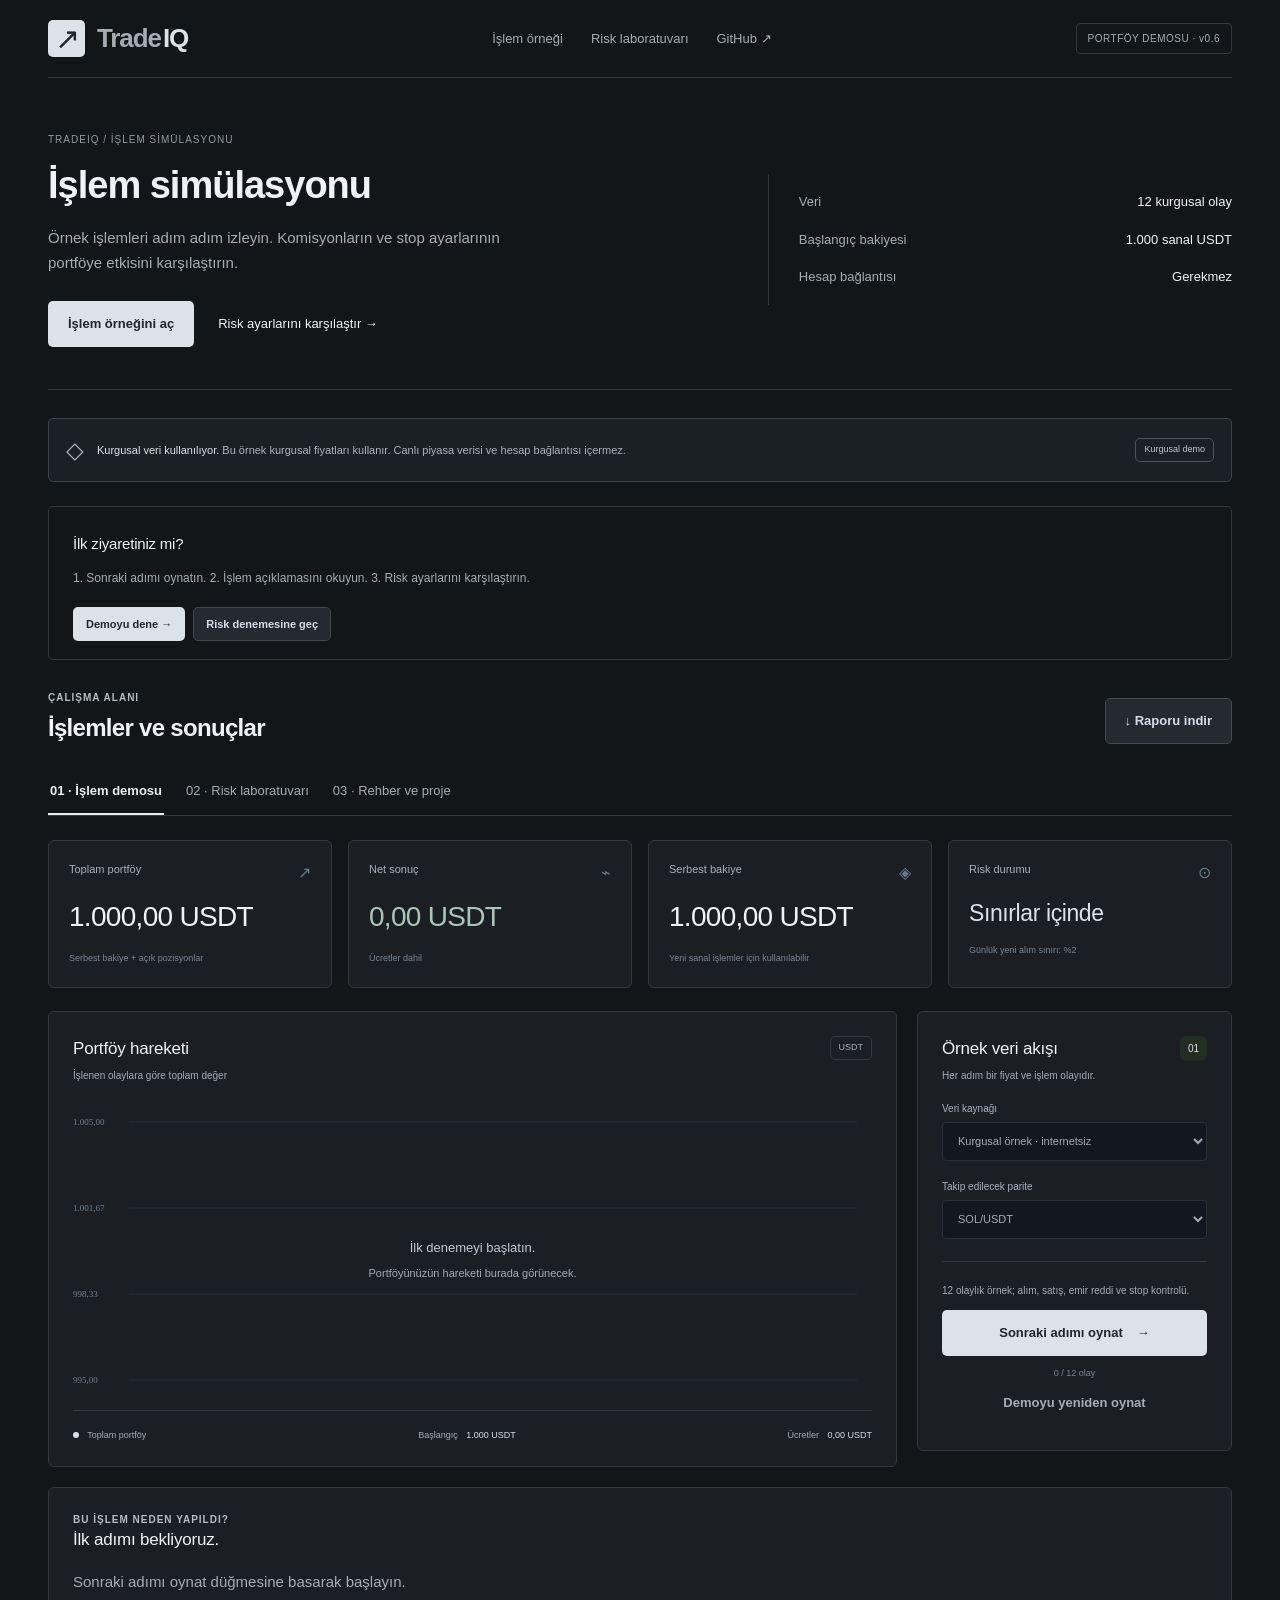
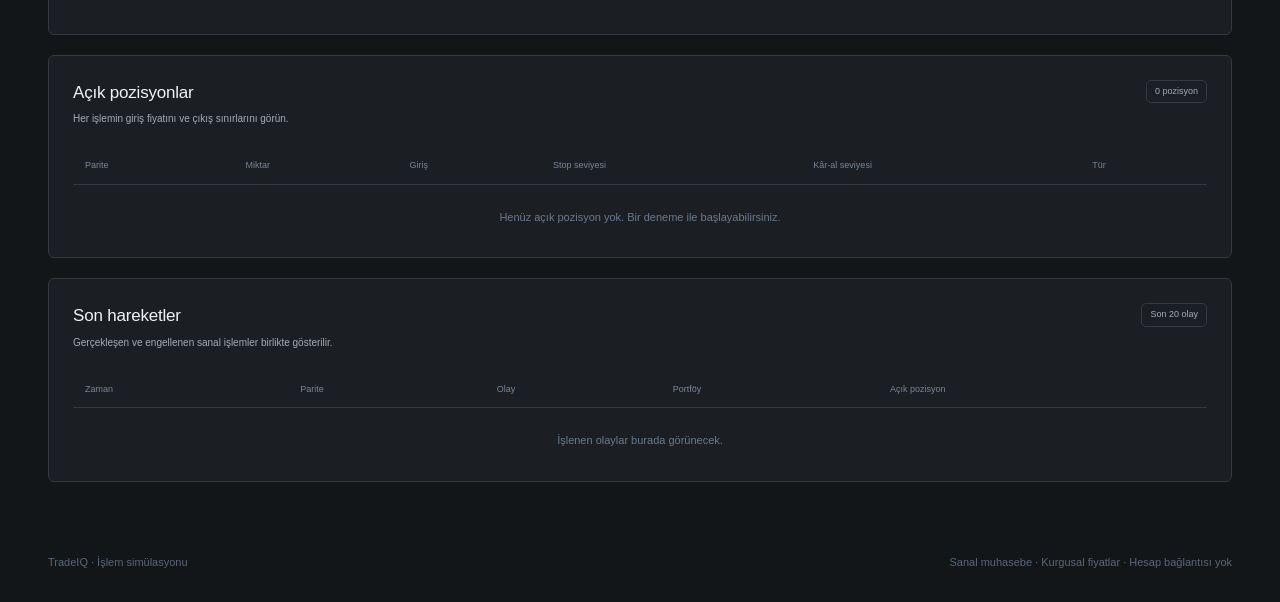
==== commit f5063633: "Simplify public interface with factual copy and restrained financial styling" ====
--- a/docs/index.html
+++ b/docs/index.html
@@ -1,20 +1,20 @@
-<!doctype html>
-<html lang="tr">
-<head><meta charset="utf-8"><meta name="viewport" content="width=device-width, initial-scale=1"><title>TradeIQ · Riskini gör. Stratejini dene.</title><meta name="description" content="TradeIQ: etkileşimli sanal işlem demosu, açıklanabilir işlem akışı ve iki senaryolu risk laboratuvarı."><link rel="stylesheet" href="./style.css?v=05"><script src="./app.js?v=05" defer></script></head>
-<body>
-
-<main id="overview"><header class="topbar"><a class="brand" href="#overview"><span class="brand-mark">↗</span>Trade<span>IQ</span></a><nav aria-label="Ana gezinme"><a href="#demo-view">Demoyu keşfet</a><a href="#lab">Risk laboratuvarı</a><a href="https://github.com/horasanliugurhan-beep/tradeiq" target="_blank" rel="noopener noreferrer">GitHub ↗</a></nav><span class="release">PORTFÖY DEMOSU · v0.5</span></header>
-<section class="hero"><div class="hero-copy"><div class="eyebrow"><span class="tiny-dot"></span> KARARLARINIZI ANLAMAK İÇİN BİR DENEME ALANI</div><h1>Riskini gör.<br><span>Stratejini dene.</span></h1><p>Her işlemin arkasındaki nedeni keşfet. Farklı risk ayarlarını karşılaştır. Sonuçları tek bir bakışta anla.</p><div class="hero-actions"><a class="button primary" href="#demo-view">Demoyu keşfet <span>→</span></a><a class="button secondary" href="#lab">Riskleri karşılaştır ↗</a></div><div class="hero-tags"><span>Hesap gerekmez</span><span>Gerçek para kullanılmaz</span><span>Tamamen kurgusal veri</span></div></div><div class="hero-art" aria-label="İşlem, risk ve analiz akışını gösteren dekoratif grafik"><div class="art-label">KARAR → İŞLEM → ANALİZ</div><svg viewBox="0 0 500 270" role="img" aria-label="Dekoratif veri akışı; performans grafiği değildir"><defs><linearGradient id="glow" x1="0" y1="0" x2="1" y2="0"><stop stop-color="#7de5c8"/><stop offset="1" stop-color="#ccf392"/></linearGradient></defs><g stroke="#29414a" stroke-width="1"><path d="M0 50H500M0 110H500M0 170H500M0 230H500M60 0V270M160 0V270M260 0V270M360 0V270M460 0V270"/></g><path d="M10 185L70 150L120 165L180 90L230 118L285 65L340 105L395 75L450 40L490 60" fill="none" stroke="url(#glow)" stroke-width="4" stroke-linecap="round"/><g fill="#c5ee8b"><circle cx="180" cy="90" r="7"/><circle cx="340" cy="105" r="7"/><circle cx="450" cy="40" r="7"/></g></svg><div class="art-chips"><span>◈ Sanal muhasebe</span><span>⊙ Risk kontrolü</span></div><small>Ürün akışını temsil eden görsel · performans verisi değildir</small></div></section><section class="proof-strip" aria-label="Proje özellikleri"><div><strong>12</strong><span>Açıklanabilir örnek olay</span></div><div><strong>2</strong><span>Yan yana senaryo</span></div><div><strong>61</strong><span>Python motorunda geçen test</span></div><div><strong>0</strong><span>Gerçek para işlemi</span></div></section>
-<div class="notice"><div class="notice-icon">◇</div><div><strong>Güvenli deneme alanındasınız.</strong><span> Bu örnek kurgusal fiyatları kullanır. Canlı piyasa verisi ve hesap bağlantısı içermez.</span></div><span class="mode-pill" id="mode">Kurgusal demo</span></div>
-<div id="message" class="message" role="status" aria-live="polite" hidden></div>
-<section class="card" id="welcome"><div class="eyebrow">3 ADIMDA KEŞFEDİN</div><h3>İlk ziyaretiniz mi?</h3><p>1. Sonraki adımı oynatın. 2. İşlem açıklamasını okuyun. 3. Risk ayarlarını karşılaştırın.</p><a class="button primary" href="#controls">Demoyu dene →</a><a class="button secondary" href="#lab">Risk denemesine geç</a></section>
-<div class="workspace-head"><div><div class="eyebrow">DENEYEREK KEŞFEDİN</div><h2>Sizin deneme alanınız.</h2></div><button id="export" class="button secondary">↓ Raporu indir</button></div><div class="view-tabs" role="tablist" aria-label="Deneme alanları"><button role="tab" id="tab-demo" data-tab="demo" aria-controls="demo-view" aria-selected="true">01 · İşlem demosu</button><button role="tab" id="tab-lab" data-tab="lab" aria-controls="lab" aria-selected="false">02 · Risk laboratuvarı</button><button role="tab" id="tab-about" data-tab="about" aria-controls="about-view" aria-selected="false">03 · Rehber ve proje</button></div><div data-view="demo" id="demo-view" role="tabpanel" aria-labelledby="tab-demo"><section class="metrics" aria-label="Portföy özeti"><article class="metric"><div>Toplam portföy <span>↗</span></div><h2 id="equity">—</h2><small>Serbest bakiye + açık pozisyonlar</small></article><article class="metric"><div>Net sonuç <span>⌁</span></div><h2 id="pnl">—</h2><small id="pnl-note">Ücretler dahil</small></article><article class="metric"><div>Serbest bakiye <span>◈</span></div><h2 id="cash">—</h2><small>Yeni sanal işlemler için kullanılabilir</small></article><article class="metric"><div>Risk durumu <span>⊙</span></div><h2 id="risk" class="risk-value">—</h2><small id="risk-note">Günlük yeni alım sınırı: %2</small></article></section><section class="main-grid"><article class="card chart-card"><div class="card-head"><div><h3>Portföy hareketi</h3><p id="chart-caption">İşlenen olaylara göre toplam değer</p></div><span class="label">USDT</span></div><div class="chart-wrap"><canvas id="chart" aria-label="Son olaylara göre portföy değeri" role="img"></canvas><div id="chart-empty">İlk denemeyi başlatın.<span>Portföyünüzün hareketi burada görünecek.</span></div></div><div class="chart-foot"><span><i></i> Toplam portföy</span><span>Başlangıç <strong>1.000 USDT</strong></span><span>Ücretler <strong id="fees">—</strong></span></div></article>
-<article class="card controls" id="controls"><div class="card-head"><div><h3>İlk denemeniz</h3><p>Birkaç adımda başlayın.</p></div><span class="number-badge">01</span></div><label for="source">Veri kaynağı</label><select id="source" disabled><option value="demo">Kurgusal örnek · internetsiz</option></select><label for="symbol">Takip edilecek parite</label><select id="symbol"><option>SOL/USDT</option><option>BTC/USDT</option><option>ETH/USDT</option></select><button id="configure" class="button secondary wide" hidden>Seçimi uygula</button><div class="divider"></div><div id="demo-controls"><p class="control-description">12 olaylık örnek; alım, satış, emir reddi ve stop kontrolü.</p><button id="step" class="button primary wide">Sonraki adımı oynat <span>→</span></button><small id="demo-progress">0 / 12 olay</small><button id="demo_restart" class="button quiet wide">Demoyu yeniden oynat</button></div><div id="public-controls" hidden><div class="price-line"><div>Son alınan fiyat<strong id="price">Henüz alınmadı</strong></div><button id="refresh" class="icon-button" aria-label="Fiyatı yenile">↻</button></div><small id="price-age">Fiyatı yenileyerek başlayın.</small><label class="check-row"><input type="checkbox" id="automatic"> EMA 9/21 ile otomatik sanal deneme</label><div class="two-buttons"><button id="start" class="button primary">Başlat</button><button id="pause" class="button secondary">Duraklat</button></div><div class="two-buttons manual"><button id="buy" class="button secondary">Sanal alım</button><button id="sell" class="button secondary">Sanal satış</button></div><small>Duraklatınca açık pozisyonların stop takibi sürer. Programı kapatınca takip durur.</small></div></article></section><section class="card" id="explanation" aria-live="polite"><div class="eyebrow">BU İŞLEM NEDEN YAPILDI?</div><h3 id="why-title">İlk adımı bekliyoruz.</h3><p id="why-text">Her olayın gerekçesi burada gösterilir.</p></section><section class="card positions"><div class="card-head"><div><h3>Açık pozisyonlar</h3><p>Her işlemin giriş fiyatını ve çıkış sınırlarını görün.</p></div><span class="label" id="position-count">0 pozisyon</span></div><div class="table-scroll"><table><thead><tr><th>Parite</th><th>Miktar</th><th>Giriş</th><th>Stop seviyesi</th><th>Kâr-al seviyesi</th><th>Tür</th></tr></thead><tbody id="positions-body"></tbody></table></div><div id="positions-empty" class="empty-row">Henüz açık pozisyon yok. Bir deneme ile başlayabilirsiniz.</div></section><section class="card history" id="history"><div class="card-head"><div><h3>Son hareketler</h3><p>Gerçekleşen ve engellenen sanal işlemler birlikte gösterilir.</p></div><span class="label">Son 20 olay</span></div><div class="table-scroll"><table><thead><tr><th>Zaman</th><th>Parite</th><th>Olay</th><th>Portföy</th><th>Açık pozisyon</th></tr></thead><tbody id="history-body"></tbody></table></div><div id="history-empty" class="empty-row">İşlenen olaylar burada görünecek.</div></section></div>
-
-
-<section data-view="lab" role="tabpanel" aria-labelledby="tab-lab" class="card" id="lab"><div class="eyebrow">RİSK DENEME ALANI</div><h3>Aynı örnek, farklı ayarlar.</h3><p>1.000 USDT sanal başlangıç bakiyesi. İşlem başına risk sınırı %1; komisyon %0,1 ve kayma %0,05. İşlem tutarı üst sınırdır; risk sınırı nedeniyle kullanılan tutar daha düşük olabilir.</p><div class="scenario-grid"><div><h4>Senaryo A</h4><label for="amount-a">İşlem üst sınırı (USDT)</label><select id="amount-a"><option>50</option><option>100</option><option selected>250</option><option>500</option></select><label for="stop-a">Stop oranı (%)</label><select id="stop-a"><option>2</option><option selected>5</option><option>10</option></select></div><div><h4>Senaryo B</h4><label for="amount-b">İşlem üst sınırı (USDT)</label><select id="amount-b"><option>50</option><option selected>100</option><option>250</option><option>500</option></select><label for="stop-b">Stop oranı (%)</label><select id="stop-b"><option>2</option><option>5</option><option selected>10</option></select></div></div><div class="table-scroll"><table><thead><tr><th>Ölçüm</th><th>Senaryo A</th><th>Senaryo B</th></tr></thead><tbody id="comparison"></tbody></table></div><p>Sonuçlar aynı 12 kurgusal olayın tamamını kapsar. Stop seviyesi, özellikle fiyat boşluklarında kaybı garantiyle sınırlamaz. Bu örnek gelecekteki performansı tahmin etmez.</p></section>
-
-
-<div data-view="about" id="about-view" role="tabpanel" aria-labelledby="tab-about"><section class="card" id="help"><div class="eyebrow">KULLANIM REHBERİ</div><h3>Aklınızdaki sorular.</h3><details><summary>Gerçek para kullanılıyor mu?</summary><p>Hayır. Tüm tutarlar sanal, fiyatlar kurgusaldır.</p></details><details><summary>Stop neden beklediğimden büyük zarar verdi?</summary><p>Fiyat stop seviyesinin altına atlayabilir. Örnek motor, olayda gözlenen fiyata kayma ve komisyon ekleyerek çıkış hesaplar.</p></details><details><summary>İşlem tutarını artırınca neden aynı sonuç çıkıyor?</summary><p>İşlem başına %1 risk sınırı, pozisyon miktarını azaltabilir. Seçtiğiniz tutar üst sınırdır.</p></details><details><summary>Bu bir AI sohbeti mi?</summary><p>Hayır. Bu rehber hazır açıklamalar içerir; bir AI modeline bağlantı kurulmaz.</p></details></section><section class="bottom-grid"><article class="card testnet" id="testnet"><div class="eyebrow">PROJEYİ KEŞFEDİN</div><h3>TradeIQ nasıl geliştirildi?</h3><p>Kalıcı işlem muhasebesi, risk sınırları ve 61 otomatik test. Bu demo, Python motorunun hesapladığı 12 olaylık örneği adım adım gösterir.</p><p>API anahtarı istenmez. Ziyaretçiler borsa hesabı bağlayamaz; gerçek para kullanılmaz.</p><a class="button secondary" href="https://github.com/horasanliugurhan-beep/tradeiq" target="_blank" rel="noopener noreferrer">Kaynak kodu incele ↗</a></article>
-<article class="card guide"><div class="eyebrow">NASIL ÇALIŞIR?</div><h3>Karmaşıklık yerine açıklık.</h3><ol><li><span>01</span><div><strong>Bir kaynak seçin.</strong><p>Hazır kurgusal örneği adım adım oynatın.</p></div></li><li><span>02</span><div><strong>Sanal işlemi deneyin.</strong><p>Örnekteki alım, satış ve stop olaylarını inceleyin.</p></div></li><li><span>03</span><div><strong>Sonucu inceleyin.</strong><p>Net sonuç, ücret ve risk sınırlarını birlikte değerlendirin.</p></div></li></ol><div class="guide-foot">Bu örnek strateji performansı veya gelecekteki kazanç hakkında bir iddia içermez.</div></article></section></div><footer><span>TradeIQ · Tasarla. Dene. Anla.</span><span>Sanal muhasebe · Kurgusal fiyatlar · Hesap bağlantısı yok</span></footer>
+<!doctype html>
+<html lang="tr">
+<head><meta charset="utf-8"><meta name="viewport" content="width=device-width, initial-scale=1"><title>TradeIQ · İşlem simülasyonu</title><meta name="description" content="TradeIQ: etkileşimli sanal işlem demosu, açıklanabilir işlem akışı ve iki senaryolu risk laboratuvarı."><link rel="stylesheet" href="./style.css?v=06"><script src="./app.js?v=06" defer></script></head>
+<body>
+
+<main id="overview"><header class="topbar"><a class="brand" href="#overview"><span class="brand-mark">↗</span>Trade<span>IQ</span></a><nav aria-label="Ana gezinme"><a href="#demo-view">İşlem örneği</a><a href="#lab">Risk laboratuvarı</a><a href="https://github.com/horasanliugurhan-beep/tradeiq" target="_blank" rel="noopener noreferrer">GitHub ↗</a></nav><span class="release">PORTFÖY DEMOSU · v0.6</span></header>
+<section class="project-intro"><div><div class="project-label">TRADEIQ / İŞLEM SİMÜLASYONU</div><h1>İşlem simülasyonu</h1><p>Örnek işlemleri adım adım izleyin. Komisyonların ve stop ayarlarının portföye etkisini karşılaştırın.</p><div class="intro-links"><a class="button primary" href="#demo-view">İşlem örneğini aç</a><a href="#lab">Risk ayarlarını karşılaştır →</a></div></div><aside class="project-facts"><dl><div><dt>Veri</dt><dd>12 kurgusal olay</dd></div><div><dt>Başlangıç bakiyesi</dt><dd>1.000 sanal USDT</dd></div><div><dt>Hesap bağlantısı</dt><dd>Gerekmez</dd></div></dl></aside></section>
+<div class="notice"><div class="notice-icon">◇</div><div><strong>Kurgusal veri kullanılıyor.</strong><span> Bu örnek kurgusal fiyatları kullanır. Canlı piyasa verisi ve hesap bağlantısı içermez.</span></div><span class="mode-pill" id="mode">Kurgusal demo</span></div>
+<div id="message" class="message" role="status" aria-live="polite" hidden></div>
+<section class="card" id="welcome"><div class="eyebrow">3 ADIMDA KEŞFEDİN</div><h3>İlk ziyaretiniz mi?</h3><p>1. Sonraki adımı oynatın. 2. İşlem açıklamasını okuyun. 3. Risk ayarlarını karşılaştırın.</p><a class="button primary" href="#controls">Demoyu dene →</a><a class="button secondary" href="#lab">Risk denemesine geç</a></section>
+<div class="workspace-head"><div><div class="eyebrow">ÇALIŞMA ALANI</div><h2>İşlemler ve sonuçlar</h2></div><button id="export" class="button secondary">↓ Raporu indir</button></div><div class="view-tabs" role="tablist" aria-label="Deneme alanları"><button role="tab" id="tab-demo" data-tab="demo" aria-controls="demo-view" aria-selected="true">01 · İşlem demosu</button><button role="tab" id="tab-lab" data-tab="lab" aria-controls="lab" aria-selected="false">02 · Risk laboratuvarı</button><button role="tab" id="tab-about" data-tab="about" aria-controls="about-view" aria-selected="false">03 · Rehber ve proje</button></div><div data-view="demo" id="demo-view" role="tabpanel" aria-labelledby="tab-demo"><section class="metrics" aria-label="Portföy özeti"><article class="metric"><div>Toplam portföy <span>↗</span></div><h2 id="equity">—</h2><small>Serbest bakiye + açık pozisyonlar</small></article><article class="metric"><div>Net sonuç <span>⌁</span></div><h2 id="pnl">—</h2><small id="pnl-note">Ücretler dahil</small></article><article class="metric"><div>Serbest bakiye <span>◈</span></div><h2 id="cash">—</h2><small>Yeni sanal işlemler için kullanılabilir</small></article><article class="metric"><div>Risk durumu <span>⊙</span></div><h2 id="risk" class="risk-value">—</h2><small id="risk-note">Günlük yeni alım sınırı: %2</small></article></section><section class="main-grid"><article class="card chart-card"><div class="card-head"><div><h3>Portföy hareketi</h3><p id="chart-caption">İşlenen olaylara göre toplam değer</p></div><span class="label">USDT</span></div><div class="chart-wrap"><canvas id="chart" aria-label="Son olaylara göre portföy değeri" role="img"></canvas><div id="chart-empty">İlk denemeyi başlatın.<span>Portföyünüzün hareketi burada görünecek.</span></div></div><div class="chart-foot"><span><i></i> Toplam portföy</span><span>Başlangıç <strong>1.000 USDT</strong></span><span>Ücretler <strong id="fees">—</strong></span></div></article>
+<article class="card controls" id="controls"><div class="card-head"><div><h3>Örnek veri akışı</h3><p>Her adım bir fiyat ve işlem olayıdır.</p></div><span class="number-badge">01</span></div><label for="source">Veri kaynağı</label><select id="source" disabled><option value="demo">Kurgusal örnek · internetsiz</option></select><label for="symbol">Takip edilecek parite</label><select id="symbol"><option>SOL/USDT</option><option>BTC/USDT</option><option>ETH/USDT</option></select><button id="configure" class="button secondary wide" hidden>Seçimi uygula</button><div class="divider"></div><div id="demo-controls"><p class="control-description">12 olaylık örnek; alım, satış, emir reddi ve stop kontrolü.</p><button id="step" class="button primary wide">Sonraki adımı oynat <span>→</span></button><small id="demo-progress">0 / 12 olay</small><button id="demo_restart" class="button quiet wide">Demoyu yeniden oynat</button></div><div id="public-controls" hidden><div class="price-line"><div>Son alınan fiyat<strong id="price">Henüz alınmadı</strong></div><button id="refresh" class="icon-button" aria-label="Fiyatı yenile">↻</button></div><small id="price-age">Fiyatı yenileyerek başlayın.</small><label class="check-row"><input type="checkbox" id="automatic"> EMA 9/21 ile otomatik sanal deneme</label><div class="two-buttons"><button id="start" class="button primary">Başlat</button><button id="pause" class="button secondary">Duraklat</button></div><div class="two-buttons manual"><button id="buy" class="button secondary">Sanal alım</button><button id="sell" class="button secondary">Sanal satış</button></div><small>Duraklatınca açık pozisyonların stop takibi sürer. Programı kapatınca takip durur.</small></div></article></section><section class="card" id="explanation" aria-live="polite"><div class="eyebrow">BU İŞLEM NEDEN YAPILDI?</div><h3 id="why-title">İlk adımı bekliyoruz.</h3><p id="why-text">Her olayın gerekçesi burada gösterilir.</p></section><section class="card positions"><div class="card-head"><div><h3>Açık pozisyonlar</h3><p>Her işlemin giriş fiyatını ve çıkış sınırlarını görün.</p></div><span class="label" id="position-count">0 pozisyon</span></div><div class="table-scroll"><table><thead><tr><th>Parite</th><th>Miktar</th><th>Giriş</th><th>Stop seviyesi</th><th>Kâr-al seviyesi</th><th>Tür</th></tr></thead><tbody id="positions-body"></tbody></table></div><div id="positions-empty" class="empty-row">Henüz açık pozisyon yok. Bir deneme ile başlayabilirsiniz.</div></section><section class="card history" id="history"><div class="card-head"><div><h3>Son hareketler</h3><p>Gerçekleşen ve engellenen sanal işlemler birlikte gösterilir.</p></div><span class="label">Son 20 olay</span></div><div class="table-scroll"><table><thead><tr><th>Zaman</th><th>Parite</th><th>Olay</th><th>Portföy</th><th>Açık pozisyon</th></tr></thead><tbody id="history-body"></tbody></table></div><div id="history-empty" class="empty-row">İşlenen olaylar burada görünecek.</div></section></div>
+
+
+<section data-view="lab" role="tabpanel" aria-labelledby="tab-lab" class="card" id="lab"><div class="eyebrow">RİSK DENEME ALANI</div><h3>Aynı örnek, farklı ayarlar.</h3><p>1.000 USDT sanal başlangıç bakiyesi. İşlem başına risk sınırı %1; komisyon %0,1 ve kayma %0,05. İşlem tutarı üst sınırdır; risk sınırı nedeniyle kullanılan tutar daha düşük olabilir.</p><div class="scenario-grid"><div><h4>Senaryo A</h4><label for="amount-a">İşlem üst sınırı (USDT)</label><select id="amount-a"><option>50</option><option>100</option><option selected>250</option><option>500</option></select><label for="stop-a">Stop oranı (%)</label><select id="stop-a"><option>2</option><option selected>5</option><option>10</option></select></div><div><h4>Senaryo B</h4><label for="amount-b">İşlem üst sınırı (USDT)</label><select id="amount-b"><option>50</option><option selected>100</option><option>250</option><option>500</option></select><label for="stop-b">Stop oranı (%)</label><select id="stop-b"><option>2</option><option>5</option><option selected>10</option></select></div></div><div class="table-scroll"><table><thead><tr><th>Ölçüm</th><th>Senaryo A</th><th>Senaryo B</th></tr></thead><tbody id="comparison"></tbody></table></div><p>Sonuçlar aynı 12 kurgusal olayın tamamını kapsar. Stop seviyesi, özellikle fiyat boşluklarında kaybı garantiyle sınırlamaz. Bu örnek gelecekteki performansı tahmin etmez.</p></section>
+
+
+<div data-view="about" id="about-view" role="tabpanel" aria-labelledby="tab-about"><section class="card" id="help"><div class="eyebrow">KULLANIM REHBERİ</div><h3>Aklınızdaki sorular.</h3><details><summary>Gerçek para kullanılıyor mu?</summary><p>Hayır. Tüm tutarlar sanal, fiyatlar kurgusaldır.</p></details><details><summary>Stop neden beklediğimden büyük zarar verdi?</summary><p>Fiyat stop seviyesinin altına atlayabilir. Örnek motor, olayda gözlenen fiyata kayma ve komisyon ekleyerek çıkış hesaplar.</p></details><details><summary>İşlem tutarını artırınca neden aynı sonuç çıkıyor?</summary><p>İşlem başına %1 risk sınırı, pozisyon miktarını azaltabilir. Seçtiğiniz tutar üst sınırdır.</p></details><details><summary>Bu bir AI sohbeti mi?</summary><p>Hayır. Bu rehber hazır açıklamalar içerir; bir AI modeline bağlantı kurulmaz.</p></details></section><section class="bottom-grid"><article class="card testnet" id="testnet"><div class="eyebrow">PROJE BİLGİSİ</div><h3>TradeIQ nasıl geliştirildi?</h3><p>Kalıcı işlem muhasebesi, risk sınırları ve 61 otomatik test. Bu demo, Python motorunun hesapladığı 12 olaylık örneği adım adım gösterir.</p><p>API anahtarı istenmez. Ziyaretçiler borsa hesabı bağlayamaz; gerçek para kullanılmaz.</p><a class="button secondary" href="https://github.com/horasanliugurhan-beep/tradeiq" target="_blank" rel="noopener noreferrer">Kaynak kodu incele ↗</a></article>
+<article class="card guide"><div class="eyebrow">NASIL ÇALIŞIR?</div><h3>Kullanım adımları</h3><ol><li><span>01</span><div><strong>Bir kaynak seçin.</strong><p>Hazır kurgusal örneği adım adım oynatın.</p></div></li><li><span>02</span><div><strong>Sanal işlemi deneyin.</strong><p>Örnekteki alım, satış ve stop olaylarını inceleyin.</p></div></li><li><span>03</span><div><strong>Sonucu inceleyin.</strong><p>Net sonuç, ücret ve risk sınırlarını birlikte değerlendirin.</p></div></li></ol><div class="guide-foot">Bu örnek strateji performansı veya gelecekteki kazanç hakkında bir iddia içermez.</div></article></section></div><footer><span>TradeIQ · İşlem simülasyonu</span><span>Sanal muhasebe · Kurgusal fiyatlar · Hesap bağlantısı yok</span></footer>
 </main></body></html>
--- a/docs/style.css
+++ b/docs/style.css
@@ -4,3 +4,6 @@
 #welcome,#explanation,#lab,#help{margin:20px 0;padding:24px} .scenario-grid{display:grid;grid-template-columns:1fr 1fr;gap:24px;margin:20px 0}.scenario-grid label{display:block;margin:12px 0 6px}.scenario-grid select{width:100%}details{padding:14px 0;border-bottom:1px solid #29323e}summary{cursor:pointer;font-weight:600}#welcome .button{margin:6px 8px 0 0}@media(max-width:600px){.scenario-grid{grid-template-columns:1fr}#welcome,#explanation,#lab,#help{padding:18px}}
 
 :root{--bg:#090f19;--surface:#111d2b;--line:#273749;--accent:#c8f398;--muted:#a2b3c7}body{background:radial-gradient(ellipse at 80% 0%,#16352f55,transparent 45%),var(--bg);font-size:15px}main{margin:0 auto;padding:0 48px;max-width:1440px}.topbar{height:94px;font-size:13px}.topbar nav{display:flex;gap:28px}.topbar nav a:hover{color:var(--accent)}.release{font-size:10px;letter-spacing:1px;border:1px solid var(--line);padding:7px 11px;border-radius:30px}.hero{display:grid;grid-template-columns:1.1fr 1fr;gap:64px;align-items:center;padding:78px 0 62px}.hero h1{font-size:clamp(48px,5.5vw,78px);font-weight:650;line-height:1.08;letter-spacing:-3px;margin:24px 0}.hero h1 span{color:var(--accent)}.hero-copy>p{font-size:17px;max-width:470px;line-height:1.8}.eyebrow{font-size:10px;letter-spacing:1.5px}.hero-actions{display:flex;gap:12px;margin:28px 0 20px}.button{font-size:13px;border-radius:10px;min-height:46px;padding:12px 19px;transition:transform .2s,background .2s}.button:hover{transform:translateY(-2px)}.hero-tags{display:flex;gap:15px;flex-wrap:wrap;font-size:11px;color:var(--muted)}.hero-tags span:before{content:'✓ ';color:var(--accent)}.hero-art{border:1px solid #365448;background:linear-gradient(135deg,#1e382f88,#0e1c2d);padding:28px;border-radius:24px;box-shadow:0 25px 80px #0005;transform:rotate(-2deg)}.art-label{font-size:10px;letter-spacing:3px;color:#adc6bd}.hero-art svg{width:100%;margin:20px 0}.art-chips{display:flex;gap:12px}.art-chips span{padding:8px 12px;border:1px solid #3a514b;border-radius:9px;color:#d6e4dc;font-size:12px}.hero-art small{display:block;margin-top:20px;font-size:10px;color:#9eaea9}.proof-strip{display:grid;grid-template-columns:repeat(4,1fr);border-top:1px solid var(--line);border-bottom:1px solid var(--line);padding:26px 0;margin-bottom:40px;gap:20px}.proof-strip div{display:flex;align-items:center;gap:14px}.proof-strip strong{font-size:30px;font-weight:500;color:var(--accent)}.proof-strip span{font-size:12px;color:var(--muted)}.notice{border-radius:12px;margin-bottom:24px}.workspace-head{display:flex;justify-content:space-between;align-items:center;margin:30px 0 18px}.workspace-head h2{font-size:28px;letter-spacing:-.7px;margin:5px 0}.view-tabs{display:flex;gap:8px;padding:6px;background:#0e1826;border:1px solid var(--line);border-radius:13px;margin:0 0 24px;width:fit-content}.view-tabs button{background:transparent;color:var(--muted);border:0;border-radius:8px;padding:12px 20px;font-size:13px}.view-tabs button[aria-selected=true]{background:#c8f398;color:#15261b;font-weight:600}.card{border-radius:16px;background:linear-gradient(135deg,#142130,#101a28);padding:24px;box-shadow:0 10px 30px #0001}.metric{border-radius:14px;background:#111c2b}.metric h2{font-size:30px}h3{font-size:19px}.card p{line-height:1.8}.metrics{gap:16px}.main-grid{gap:20px;margin-top:22px}.chart-wrap{height:300px}#welcome{background:transparent;border:1px solid var(--line);padding:18px 24px;margin-bottom:28px}#welcome h3{margin:8px 0}#welcome .button{min-height:34px;padding:7px 12px;font-size:11px}#lab .scenario-grid>div{background:#0c1522;border:1px solid var(--line);border-radius:12px;padding:20px}select,input{border-radius:9px}#demo-view{scroll-margin-top:24px}.view-tabs button:focus-visible{outline:2px solid white;outline-offset:3px}[data-view]{animation:appear .35s ease-out}@keyframes appear{from{opacity:.4;transform:translateY(7px)}to{opacity:1;transform:none}}footer{padding:32px 0;margin-top:40px}@media(prefers-reduced-motion:reduce){html{scroll-behavior:auto}*{animation:none!important;transition:none!important}.hero-art{transform:none}}@media(max-width:1000px){main{margin:0;padding:0 28px}.hero{gap:28px;padding-top:50px}.hero h1{font-size:56px}.release{display:none}.proof-strip div{display:block}.proof-strip span{display:block}.brand>span:last-child{display:inline}.hero-art{padding:18px}}@media(max-width:650px){main{padding:0 18px}.topbar{height:76px}.topbar nav{gap:14px;font-size:11px}.topbar nav a:first-child{display:none}.brand{font-size:23px}.hero{grid-template-columns:1fr;padding:40px 0;gap:28px}.hero h1{font-size:50px;letter-spacing:-2px}.hero-copy>p{font-size:15px}.hero-art{transform:none}.hero-tags{gap:10px;font-size:10px}.hero-actions{flex-wrap:wrap}.proof-strip{grid-template-columns:1fr 1fr;padding:22px 0;gap:22px}.proof-strip strong{font-size:25px}.proof-strip span{font-size:11px}.workspace-head h2{font-size:23px}.workspace-head .button{font-size:11px;padding:9px 12px}.view-tabs{width:100%;gap:3px}.view-tabs button{padding:11px 6px;flex:1;font-size:10px}.metrics{gap:10px}.metric h2{font-size:23px}.card{padding:18px}.hero .eyebrow{font-size:8px;letter-spacing:1px}#welcome{padding:18px}.chart-wrap{height:230px}}
+
+/* Restrained financial workspace */
+:root{--bg:#131619;--surface:#1b1f23;--line:#34393f;--accent:#dce3e8;--muted:#a5acb3}body{background:#131619;font-family:"Segoe UI",Arial,sans-serif}.topbar{height:78px}.brand-mark{background:#dce3e8;color:#20262b;border-radius:5px}.brand>span:last-child{color:#dce3e8}.release{border-radius:4px;letter-spacing:.5px}.project-intro{display:grid;grid-template-columns:1.4fr 1fr;gap:70px;padding:54px 0 42px;border-bottom:1px solid var(--line);margin-bottom:28px}.project-label{font-size:10px;color:#929aa3;letter-spacing:1px}.project-intro h1{font-size:38px;font-weight:600;letter-spacing:-1px;line-height:1.2;margin:16px 0}.project-intro p{font-size:15px;max-width:510px;line-height:1.7}.intro-links{display:flex;align-items:center;gap:24px;margin-top:25px;font-size:13px}.project-facts{align-self:center;border-left:1px solid var(--line);padding-left:30px}.project-facts dl{margin:0}.project-facts dl>div{display:flex;justify-content:space-between;gap:25px;margin:18px 0;font-size:13px}.project-facts dt{color:var(--muted)}.project-facts dd{margin:0;text-align:right}.card,.metric{background:#1b1f23;border-radius:6px;box-shadow:none}.button{border-radius:5px;transition:background .15s}.button:hover{transform:none}.button.primary{background:#dce3e8;color:#20262b}.button.primary:hover{background:#fff}.button.secondary{background:#242a30;border-color:#414850}.eyebrow{color:#b5bdc4;letter-spacing:1px}.notice{background:#1b2024;border-color:#3a434a;border-radius:5px;color:#abb4bc}.notice strong{color:#dce3e8}.notice-icon{color:#abb4bc}.mode-pill{border-color:#4b555e;color:#bfc8cf}.view-tabs{background:transparent;border:0;border-bottom:1px solid var(--line);border-radius:0;padding:0;gap:20px;width:100%}.view-tabs button{border-radius:0;padding:12px 2px;border-bottom:2px solid transparent}.view-tabs button[aria-selected=true]{background:transparent;color:#e9edf0;border-bottom-color:#e9edf0}.workspace-head h2{font-size:24px;font-weight:600}.metric h2{font-size:28px;font-variant-numeric:tabular-nums}.card h3{font-size:17px}#lab .scenario-grid>div{background:#161a1e;border-radius:5px}select,input{border-radius:4px}#welcome{border-radius:5px}#welcome .eyebrow{display:none}#welcome h3{font-size:15px}#welcome p{font-size:12px}.positive{color:#a8c8b7}[data-view]{animation:none}.tiny-dot{background:#a8bdb0}footer{font-size:11px}@media(max-width:650px){.project-intro{grid-template-columns:1fr;gap:22px;padding:34px 0}.project-intro h1{font-size:30px}.project-intro p{font-size:14px}.project-facts{border-left:0;border-top:1px solid var(--line);padding:10px 0 0}.intro-links{gap:15px;flex-wrap:wrap}.view-tabs{gap:12px}.view-tabs button{font-size:10px}.metric h2{font-size:22px}.topbar{height:68px}}
